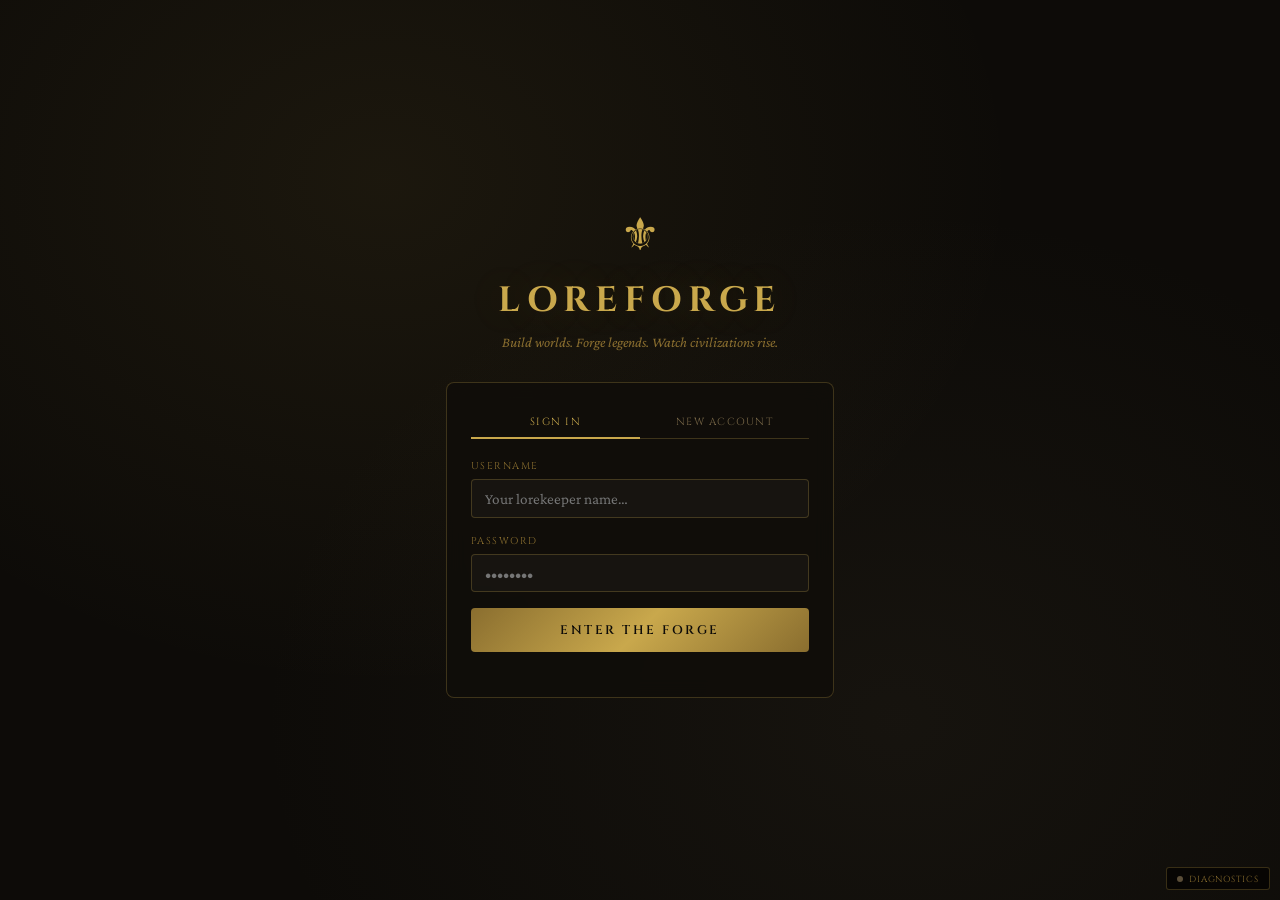
==== index.html @ 00501f22 "Add files via upload" ====
<!DOCTYPE html>
<html lang="en">
<head>
  <meta charset="UTF-8"/>
  <meta name="viewport" content="width=device-width, initial-scale=1.0"/>
  <title>Loreforge — Build Worlds. Write Legends.</title>
  <link rel="preconnect" href="https://fonts.googleapis.com"/>
  <link rel="preconnect" href="https://fonts.gstatic.com" crossorigin/>
  <link href="https://fonts.googleapis.com/css2?family=Cinzel:wght@400;600;700&family=Crimson+Pro:ital,wght@0,300;0,400;0,500;1,300;1,400&display=swap" rel="stylesheet"/>
  <link rel="stylesheet" href="styles.css"/>
</head>
<body>
<div class="app" id="app">

  <!-- ═══ SCREEN: LOGIN ═══ -->
  <div id="screen-login" class="screen active">
    <div class="login-bg"></div>
    <div class="login-wrap">
      <div class="login-brand">
        <div class="login-rune">⚜</div>
        <h1>Loreforge</h1>
        <p>Build worlds. Forge legends. Watch civilizations rise.</p>
      </div>
      <div class="login-card">
        <div class="login-tabs">
          <button class="login-tab active" data-tab="login">Sign In</button>
          <button class="login-tab" data-tab="register">New Account</button>
        </div>
        <div class="login-panel active" id="panel-login">
          <div class="field"><label>Username</label><input id="loginUsername" type="text" placeholder="Your lorekeeper name…" autocomplete="username"/></div>
          <div class="field"><label>Password</label><input id="loginPassword" type="password" placeholder="••••••••" autocomplete="current-password"/></div>
          <button class="btn-forge" id="btnLogin">Enter the Forge</button>
          <div class="login-error" id="loginError"></div>
        </div>
        <div class="login-panel" id="panel-register">
          <div class="field"><label>Choose a Username</label><input id="regUsername" type="text" placeholder="Your lorekeeper name…" autocomplete="username"/></div>
          <div class="field"><label>Choose a Password</label><input id="regPassword" type="password" placeholder="••••••••" autocomplete="new-password"/></div>
          <button class="btn-forge" id="btnRegister">Create Account</button>
          <div class="login-error" id="registerError"></div>
          <p class="login-disclaimer">You'll be asked for your Anthropic API key after signing in. It's stored only in your browser.</p>
        </div>
      </div>
    </div>
  </div>

  <!-- ═══ SCREEN: WORLD HUB ═══ -->
  <div id="screen-hub" class="screen">
    <div class="hub-wrap">
      <div class="hub-header">
        <div>
          <h1 class="hub-title">⚜ Loreforge</h1>
          <p class="hub-user">Logged in as <strong id="hubUsername">Lorekeeper</strong></p>
        </div>
        <div class="hub-header-actions">
          <button class="btn-sm" id="btnApiKeySettings">🔑 API Key</button>
          <button class="btn-sm" id="btnLogout">Sign Out</button>
        </div>
      </div>

      <!-- API key status banner (shown if no key set) -->
      <div class="hub-api-banner" id="hubApiBanner" style="display:none">
        <span class="hub-api-icon">🔑</span>
        <div class="hub-api-text">
          <strong>No API key set.</strong> You need an Anthropic API key to generate worlds. Click "API Key" above to enter yours.
        </div>
      </div>
      <div class="hub-actions">
        <button class="btn-forge hub-new-btn" id="btnNewWorld">⚒ Build a New World</button>
        <input type="file" id="importFile" accept=".json" style="display:none"/>
        <button class="btn-secondary" id="btnImportWorld">↑ Import World File</button>
      </div>
      <div class="hub-divider"><span></span><em>✦ Your Saved Worlds ✦</em><span></span></div>
      <div class="hub-saves" id="hubSaves"></div>
    </div>
  </div>

  <!-- ═══ SCREEN: INTERVIEW ═══ -->
  <div id="screen-interview" class="screen">
    <div class="interview-layout">
      <aside class="interview-sidebar">
        <div class="interview-sidebar-top">
          <div class="interview-brand">Loreforge</div>
          <div class="interview-progress" id="interviewProgress"></div>
        </div>
        <div class="interview-sidebar-bottom">
          <div class="progress-bar-wrap"><div class="progress-bar" id="progressBar" style="width:0%"></div></div>
          <div class="progress-label" id="progressLabel">Step 1 of 7</div>
        </div>
      </aside>
      <div class="interview-main">
        <div class="interview-content" id="interviewContent"></div>
        <div class="interview-nav">
          <button class="btn-secondary" id="btnInterviewBack">← Back</button>
          <div class="interview-nav-right">
            <button class="btn-surprise" id="btnSurpriseStep" title="Let the AI fill this step randomly">🎲 Surprise Me</button>
            <button class="btn-forge interview-next-btn" id="btnInterviewNext">Continue →</button>
          </div>
        </div>
      </div>
    </div>
  </div>

  <!-- ═══ SCREEN: LOADING ═══ -->
  <div id="screen-loading" class="screen">
    <div class="loading-rune">⚜</div>
    <div class="loading-text" id="loadingText">Consulting the ancient records…</div>
    <div class="loading-sub" id="loadingSub"></div>
  </div>

  <!-- ═══ SCREEN: MAIN ═══ -->
  <div id="screen-main" class="screen">

    <nav class="left-nav">
      <button class="nav-btn" data-screen="hub" title="My Worlds">⌂</button>
      <div class="nav-sep"></div>
      <button class="nav-btn active" data-nav="map"        title="World Map">◈</button>
      <button class="nav-btn"        data-nav="regions"    title="Regions">⛰</button>
      <button class="nav-btn"        data-nav="characters" title="Characters">⚔</button>
      <button class="nav-btn"        data-nav="factions"   title="Factions">⚑</button>
      <button class="nav-btn"        data-nav="powers"     title="Powers">✦</button>
      <button class="nav-btn"        data-nav="history"    title="History">📜</button>
      <button class="nav-btn"        data-nav="prophecies" title="Prophecies">◉</button>
      <button class="nav-btn"        data-nav="artifacts"  title="Artifacts">⚗</button>
      <div class="nav-sep"></div>
      <button class="nav-btn"        data-nav="nova"       title="Nova — Civilization Sim">◎</button>
      <button class="nav-btn"        data-nav="dnd"        title="Adventure Mode">✦</button>
      <button class="nav-btn"        data-nav="oracle"     title="Oracle Guide">☽</button>
    </nav>

    <aside class="content-panel">
      <div class="panel-header">
        <h2 id="panelTitle">World Map</h2>
        <p id="panelSub">Your world at a glance</p>
      </div>
      <div class="panel-scroll" id="panelScroll"></div>
      <div class="panel-footer" id="panelFooter"></div>
    </aside>

    <main class="main-view">

      <!-- MAP -->
      <div id="view-map" class="view active">
        <div class="map-toolbar">
          <span class="map-toolbar-title" id="mapLabel">World Map</span>
          <div class="map-overlay-pills">
            <button class="map-pill active" data-overlay="illustrated">◈ Illustrated</button>
            <button class="map-pill" data-overlay="political">⚑ Political</button>
            <button class="map-pill" data-overlay="stability">◎ Stability</button>
          </div>
          <button class="btn-sm" id="btnSimToggle">◎ Simulate</button>
          <button class="btn-sm" id="btnDndToggle">✦ Adventure</button>
          <button class="btn-sm" id="btnExport">↓ Export</button>
          <button class="btn-sm" id="btnSaveNow">💾 Save</button>
          <span class="api-badge" id="apiBadge" title="API calls this session">⚡ 0</span>
        </div>
        <div class="map-wrap" id="mapWrap">
          <svg id="worldMap" viewBox="0 0 900 580" xmlns="http://www.w3.org/2000/svg" preserveAspectRatio="xMidYMid meet"></svg>
          <div class="tooltip" id="tooltip"></div>
          <!-- API call counter (bottom right corner of map) -->
          <div class="api-counter" id="apiCounter" title="API calls this session">
            <span class="api-counter-icon">⚡</span>
            <span class="api-counter-val" id="apiCounterVal">0</span>
          </div>
        </div>
      </div>

      <!-- NOVA -->
      <div id="view-nova" class="view">
        <div class="nova-layout">
          <div class="nova-header">
            <div class="nova-title-row">
              <span class="nova-badge">◎ NOVA</span>
              <h2 id="novaWorldName">Civilization Simulator</h2>
              <span class="nova-year" id="novaYear">Year 0</span>
            </div>
            <p class="nova-subtitle">Watch civilizations grow, clash, and change. The Oracle guides you through critical moments.</p>
          </div>
          <div class="nova-body">
            <div class="nova-map-panel">
              <svg id="novaMap" viewBox="0 0 380 260" xmlns="http://www.w3.org/2000/svg" preserveAspectRatio="xMidYMid meet"></svg>
            </div>
            <div class="nova-log-panel">
              <div class="nova-log-header">
                <span>Chronicle</span>
                <div class="nova-controls">
                  <button class="btn-sm" id="btnSimPlay">▷ Run</button>
                  <button class="btn-sm" id="btnSimStep">→ Step</button>
                  <button class="btn-sm" id="btnSimReset">↺ Reset</button>
                </div>
              </div>
              <div class="nova-log" id="novaLog"><div class="nova-empty">Run the simulation to begin the chronicle.</div></div>
            </div>
          </div>
          <!-- Oracle Guide Strip -->
          <div class="nova-oracle-strip" id="novaOracleStrip" style="display:none">
            <span class="nova-oracle-icon">☽</span>
            <span class="nova-oracle-msg" id="novaOracleMsg">The Oracle watches…</span>
            <button class="btn-sm" id="btnNovaOracleAsk">Consult Oracle</button>
          </div>
          <div class="nova-intervene">
            <div class="nova-intervene-header">
              <span>⚡ Intervene</span>
              <span class="nova-intervene-hint">Shape the fate of your world</span>
            </div>
            <div class="nova-intervene-options" id="novaOptions"></div>
            <div class="nova-intervene-custom">
              <input id="novaCustomInput" type="text" placeholder="Describe a custom intervention…"/>
              <button class="btn-sm" id="btnNovaCustom">⚡ Apply</button>
            </div>
          </div>
        </div>
      </div>

      <!-- ADVENTURE MODE -->
      <div id="view-dnd" class="view">
        <div class="adv-layout">

          <!-- SETUP (visible until adventure starts) -->
          <div class="adv-setup" id="advSetup">
            <div class="adv-setup-scroll">
              <div class="adv-setup-hero">
                <div class="adv-badge">✦ Adventure</div>
                <h2>Who are you?</h2>
                <p>Your faction and homeland shape everything the Oracle narrates — how the world receives you, which doors open, and which enemies you inherit.</p>
              </div>

              <div class="adv-section">
                <div class="adv-section-head">
                  <span class="adv-section-num">01</span>
                  <div>
                    <div class="adv-section-title">Choose Your Faction</div>
                    <div class="adv-section-hint">The group you were born into, serve, or have sworn to</div>
                  </div>
                </div>
                <div class="adv-card-grid" id="advFactionGrid"></div>
              </div>

              <div class="adv-section">
                <div class="adv-section-head">
                  <span class="adv-section-num">02</span>
                  <div>
                    <div class="adv-section-title">Choose Your Origin</div>
                    <div class="adv-section-hint">The land whose culture and secrets shaped who you are</div>
                  </div>
                </div>
                <div class="adv-card-grid" id="advRegionGrid"></div>
              </div>

              <div class="adv-section">
                <div class="adv-section-head">
                  <span class="adv-section-num">03</span>
                  <div>
                    <div class="adv-section-title">Choose Your Archetype</div>
                    <div class="adv-section-hint">Your training, nature, and how you approach the world — each has a different attribute shape</div>
                  </div>
                </div>
                <div class="adv-archetype-grid" id="advArchetypeGrid"></div>
                <div class="adv-attribute-display" id="advAttributeDisplay" style="display:none">
                  <div class="adv-attribute-title" id="advAttributeTitle">Attributes</div>
                  <div class="adv-attribute-triangle-wrap">
                    <svg id="advAttributeTriangle" viewBox="0 0 220 220" xmlns="http://www.w3.org/2000/svg"></svg>
                  </div>
                </div>
              </div>

              <div class="adv-section">
                <div class="adv-section-head">
                  <span class="adv-section-num">04</span>
                  <div>
                    <div class="adv-section-title">Your Identity</div>
                    <div class="adv-section-hint">Optional — leave blank and the Oracle names you</div>
                  </div>
                </div>
                <div class="adv-identity-row">
                  <div class="adv-identity-field">
                    <label>Name</label>
                    <input id="advPlayerName" type="text" placeholder="Your character's name…"/>
                  </div>
                  <div class="adv-identity-field adv-identity-wide">
                    <label>Personal Detail</label>
                    <input id="advPlayerBg" type="text" placeholder="A scar, a debt, a mission, a secret…"/>
                  </div>
                </div>
              </div>

              <div class="adv-setup-footer">
                <div class="adv-selection-status" id="advSelectionStatus">Select a faction and origin to begin</div>
                <button class="adv-begin-btn" id="btnAdvBegin" disabled>✦ Begin Your Story</button>
              </div>
            </div>
          </div>

          <!-- GAME (hidden until adventure starts) -->
          <div class="adv-game" id="advGame">
            <div class="adv-narrative-panel">
              <div class="adv-game-header">
                <div class="adv-game-header-left">
                  <span class="adv-badge" style="font-size:.5rem">✦ Adventure</span>
                  <span class="adv-scene-label" id="advSceneLabel">The story unfolds…</span>
                </div>
                <div class="adv-game-header-right">
                  <span class="adv-chapter-badge" id="advChapterBadge">Chapter 1</span>
                  <button class="btn-sm" id="btnAdvSave" title="Save your adventure progress">💾 Save</button>
                  <button class="btn-sm" id="btnAdvLoad" title="Load a saved adventure">📂 Load</button>
                  <button class="btn-sm" id="btnAdvRestart">↺ New</button>
                </div>
              </div>
              <div class="adv-narrative" id="advNarrative">
                <div class="adv-loading">The Oracle weaves your fate…</div>
              </div>
            </div>

            <div class="adv-choices-panel">
              <div class="adv-character-card" id="advCharacterCard"></div>
              <div class="adv-health-bar" id="advHealthBar"></div>
              <div class="adv-standing-bars" id="advStandingBars"></div>
              <div class="adv-choices-header">What do you do?</div>
              <div class="adv-choices" id="advChoices"></div>
              <div class="adv-inventory" id="advInventory"></div>
              <div class="adv-log-header">Your Journey</div>
              <div class="adv-log" id="advLog"></div>
            </div>
          </div>

        </div>
      </div>

      <!-- ORACLE -->
      <div id="view-oracle" class="view">
        <div class="oracle-layout">
          <aside class="oracle-sidebar">
            <h3>Guide Prompts</h3>
            <button class="oracle-prompt-btn" data-q="What should I focus on next to make this world richer and more interesting?">What's next?</button>
            <button class="oracle-prompt-btn" data-q="What are the major conflicts shaping this world right now?">Major conflicts</button>
            <button class="oracle-prompt-btn" data-q="Which faction is the most powerful and why?">Power balance</button>
            <button class="oracle-prompt-btn" data-q="What hidden forces are at work beneath the surface of this world?">Hidden forces</button>
            <button class="oracle-prompt-btn" data-q="Tell me about the most dangerous region and its secrets.">Dangerous region</button>
            <button class="oracle-prompt-btn" data-q="What ancient history still shapes events and politics today?">Living history</button>
            <button class="oracle-prompt-btn" data-q="Generate a prophecy that ties multiple factions together.">A prophecy</button>
            <button class="oracle-prompt-btn" data-q="What contradictions or weak points exist in this world's lore that I should address?">Weak points</button>
            <div class="sidebar-footer">
              <button class="btn-sm oracle-suggest-btn" id="btnOracleSuggest">✦ Suggest Addition</button>
              <button class="btn-sm" id="btnClearChat">✕ Clear</button>
            </div>
          </aside>
          <div class="oracle-main">
            <div class="oracle-header">
              <div>
                <h2>The Oracle</h2>
                <p id="oracleSubtitle">Your guide, narrator, and dungeon master</p>
              </div>
              <span class="oracle-mode-badge">Guide Mode</span>
            </div>
            <!-- Role switcher bar -->
            <div class="oracle-role-bar" id="oracleRoleBar"></div>
            <div class="chat-msgs" id="chatMsgs" role="log">
              <div class="msg-ai">Forge a world to awaken the Oracle. I will guide you through creation, simulation, and adventure — ask me anything.</div>
            </div>
            <div class="chat-input-row">
              <input id="chatInput" type="text" placeholder="Ask the Oracle anything…" autocomplete="off"/>
              <button class="chat-send-btn" id="chatSendBtn">Ask</button>
            </div>
          </div>
        </div>
      </div>

      <!-- LORE DETAIL -->
      <div id="view-lore" class="view">
        <div class="lore-detail-wrap">
          <div class="lore-detail-scroll" id="loreDetailScroll"><div class="placeholder-msg">Select an entry to view its lore.</div></div>
          <div class="lore-detail-footer" id="loreDetailFooter"></div>
        </div>
      </div>

    </main>
  </div>

  <!-- API KEY SETTINGS MODAL -->
  <div class="modal-overlay" id="apiKeyModal">
    <div class="modal">
      <h3>🔑 Anthropic API Key</h3>
      <div class="api-key-explain">
        <p>Loreforge calls Anthropic's API directly from your browser. Your key is needed to generate worlds, simulations, and adventures.</p>
        <p class="api-key-note"><strong>Your key is private.</strong> It's stored only in your browser's localStorage. It is never sent to any server except Anthropic. Other users of this site cannot see or use it.</p>
        <p class="api-key-note">Don't have one? Get a key at <span class="api-key-link">console.anthropic.com</span>.</p>
      </div>
      <div class="field">
        <label>Your API Key</label>
        <input id="apiKeyInput" type="password" placeholder="sk-ant-…" autocomplete="off"/>
        <span class="field-hint" id="apiKeyStatus"></span>
      </div>
      <div class="modal-btns">
        <button class="btn-cancel" id="btnApiKeyCancel">Cancel</button>
        <button class="btn-generate" id="btnApiKeySave">Save Key</button>
      </div>
    </div>
  </div>

  <!-- ITEM DETAIL MODAL (Nova describes a new item) -->
  <div class="modal-overlay" id="itemDetailModal">
    <div class="modal">
      <div class="item-modal-header">
        <span class="item-modal-icon">◆</span>
        <div>
          <h3 id="itemDetailTitle">Item Found</h3>
          <div class="item-modal-sub" id="itemDetailSub"></div>
        </div>
      </div>
      <div class="item-modal-body" id="itemDetailBody"></div>
      <div class="modal-btns">
        <button class="btn-generate" id="btnItemDetailClose">Continue →</button>
      </div>
    </div>
  </div>

  <!-- ADVENTURE LOAD / LEGACY MODAL -->
  <div class="modal-overlay" id="advLoadModal">
    <div class="modal modal-wide">
      <h3 id="advLoadTitle">Saved Adventures</h3>
      <div class="adv-load-list" id="advLoadList"></div>
      <div class="modal-btns">
        <button class="btn-cancel" id="btnAdvLoadClose">Close</button>
      </div>
    </div>
  </div>

  <!-- DEATH / LEGACY CHOICE MODAL -->
  <div class="modal-overlay" id="deathChoiceModal">
    <div class="modal">
      <div class="death-modal-header">
        <div class="death-icon">☥</div>
        <h3>The Story Ends… or Does It?</h3>
        <p class="death-subtitle" id="deathSubtitle">Your character has fallen.</p>
      </div>
      <div class="death-options">
        <button class="death-option" id="btnDeathEnd">
          <div class="death-option-icon">✕</div>
          <div class="death-option-content">
            <div class="death-option-title">End the Story</div>
            <div class="death-option-desc">Close this chapter. Return to your world. Your legacy is recorded.</div>
          </div>
        </button>
        <button class="death-option" id="btnDeathLegacy">
          <div class="death-option-icon">☽</div>
          <div class="death-option-content">
            <div class="death-option-title">Continue the Legacy</div>
            <div class="death-option-desc">An heir, a relative, or a stranger picks up what was left behind. They inherit your faction, some items, and the world you shaped — but must start over.</div>
          </div>
        </button>
      </div>
    </div>
  </div>

  <!-- REGION MODAL -->
  <div class="modal-overlay" id="regionModal">
    <div class="modal modal-wide">
      <div class="region-modal-header" id="regionModalHeader"></div>
      <div class="region-modal-body" id="regionModalBody"></div>
      <div class="modal-btns">
        <button class="btn-cancel" id="btnRegionClose">Close</button>
        <button class="btn-generate" id="btnRegionOracle">Ask Oracle →</button>
        <button class="btn-generate btn-adv-region" id="btnRegionDnd">✦ Start Adventure Here</button>
      </div>
    </div>
  </div>

  <!-- DIAGNOSTICS -->
  <button id="diagToggle"><span class="diag-dot"></span>Diagnostics</button>
  <div id="diagBar">
    <div class="diag-header">
      <span class="diag-title">⚙ Diagnostics</span>
      <span class="diag-phase phase-idle" id="diagPhase">IDLE</span>
      <button class="diag-close" id="diagClose">✕</button>
    </div>
    <div class="diag-metrics">
      <div class="metric"><div class="metric-val" id="m-uptime">0s</div><div class="metric-label">Uptime</div></div>
      <div class="metric"><div class="metric-val" id="m-checks">0</div><div class="metric-label">Scans</div></div>
      <div class="metric"><div class="metric-val" id="m-healed">0</div><div class="metric-label">Healed</div></div>
      <div class="metric"><div class="metric-val" id="m-errors">0</div><div class="metric-label">Errors</div></div>
      <div class="metric"><div class="metric-val" id="m-apiok">—</div><div class="metric-label">Latency</div></div>
    </div>
    <div class="diag-checks-wrap">
      <div class="diag-col-title">Health Checks <span></span></div>
      <div class="checks-row" id="checks-row"></div>
    </div>
    <div class="diag-log" id="diagLog"></div>
    <div class="diag-actions">
      <button class="btn-diag" id="btnQuickScan">▷ Quick Scan</button>
      <button class="btn-diag" id="btnDeepScan">⟳ Deep Scan</button>
      <button class="btn-diag" id="btnHeal" style="display:none">✦ Auto-Heal</button>
      <button class="btn-diag" id="btnClearLog">⌫ Clear Log</button>
      <span style="flex:1"></span>
      <span class="diag-summary" id="diagSummary">Initializing…</span>
    </div>
  </div>

</div>
<script type="module" src="app.js"></script>
</body>
</html>
---- styles.css ----
/* ═══════════════════════════════════════════════════════════
   LOREFORGE — COMPLETE DESIGN SYSTEM
   Dark fantasy: deep blacks, aged gold, parchment
═══════════════════════════════════════════════════════════ */
:root {
  --gold:      #c9a84c; --gold-dim:#8a6e2f; --gold-bright:#e0c060;
  --parch:     #f5efe0; --parch-dim:#c8b89a;
  --muted:     #a09080; --faint:#7a6848; --faintest:#4a3d28;
  --bg:        #0d0b08; --panel:#100e0a;
  --surf:      rgba(255,255,255,0.03);
  --surf-h:    rgba(201,168,76,0.05);
  --surf-a:    rgba(201,168,76,0.08);
  --bord:      rgba(201,168,76,0.25);
  --bord-b:    rgba(201,168,76,0.65);
  --bord-f:    rgba(201,168,76,0.12);
  --ok:#4a9a6a; --err:#c04040; --warn:#c9a84c; --fix:#a080e0; --heal:#e08040;
  --nova:#5a8fc9; --nova-dim:#3a5f89;
  --dnd:#7a50b0; --dnd-dim:#5a3090;
  --r:4px; --rlg:8px;
  --fd:'Cinzel',Georgia,serif; --fb:'Crimson Pro',Georgia,serif; --fm:'Courier New',monospace;
  --t:0.2s ease;
}
*,*::before,*::after{box-sizing:border-box;margin:0;padding:0}
html,body{height:100%;overflow:hidden}
body{font-family:var(--fb);background:var(--bg);color:var(--parch);line-height:1.5}
::-webkit-scrollbar{width:3px;height:3px}
::-webkit-scrollbar-thumb{background:var(--bord);border-radius:2px}

.app{display:flex;flex-direction:column;height:100vh}
.screen{display:none;flex-direction:column;flex:1;height:100vh;overflow:hidden}
.screen.active{display:flex;animation:fadeIn .3s ease}
@keyframes fadeIn{from{opacity:0}to{opacity:1}}

/* ── SHARED ───────────────────────────────────── */
.divider{display:flex;align-items:center;gap:.75rem;margin:1.25rem 0}
.divider span{flex:1;height:1px;background:var(--bord)}
.divider em{color:var(--gold);font-style:normal}

.field{margin-bottom:1rem}
.field label{display:block;font-family:var(--fd);font-size:.62rem;letter-spacing:.15em;text-transform:uppercase;color:var(--gold-dim);margin-bottom:.35rem}
.field input,.field textarea,.field select{width:100%;background:var(--surf);border:1px solid var(--bord);border-radius:var(--r);padding:.6rem .8rem;font-family:var(--fb);font-size:.95rem;color:var(--parch);outline:none;transition:border-color var(--t)}
.field input:focus,.field textarea:focus,.field select:focus{border-color:var(--bord-b);box-shadow:0 0 0 2px rgba(201,168,76,.07)}
.field textarea{resize:vertical;min-height:80px;line-height:1.55}
.field select option{background:#1a1208}
.field-hint{display:block;font-size:.72rem;color:var(--faint);margin-top:.3rem;font-style:italic}

.btn-forge{display:block;width:100%;padding:.85rem;background:linear-gradient(135deg,#8a6e2f,#c9a84c,#8a6e2f);border:none;border-radius:var(--r);font-family:var(--fd);font-size:.78rem;font-weight:600;letter-spacing:.2em;text-transform:uppercase;color:#0d0b08;cursor:pointer;transition:opacity var(--t),transform .15s ease}
.btn-forge:hover:not(:disabled){opacity:.9;transform:translateY(-1px)}
.btn-forge:disabled{opacity:.4;cursor:not-allowed}
.btn-secondary{display:block;width:100%;padding:.7rem;background:none;border:1px solid var(--bord);border-radius:var(--r);font-family:var(--fd);font-size:.72rem;letter-spacing:.15em;text-transform:uppercase;color:var(--gold-dim);cursor:pointer;transition:all var(--t)}
.btn-secondary:hover{color:var(--gold);border-color:var(--gold-dim);background:var(--surf-h)}
.btn-sm{padding:.28rem .65rem;background:var(--surf-a);border:1px solid var(--bord);border-radius:3px;font-family:var(--fd);font-size:.58rem;letter-spacing:.1em;text-transform:uppercase;color:var(--gold-dim);cursor:pointer;transition:all var(--t);white-space:nowrap}
.btn-sm:hover{color:var(--gold);border-color:var(--gold-dim);background:rgba(201,168,76,.12)}
.btn-add{width:100%;padding:.45rem;background:var(--surf-a);border:1px solid var(--bord);border-radius:3px;font-family:var(--fd);font-size:.62rem;letter-spacing:.12em;text-transform:uppercase;color:var(--gold-dim);cursor:pointer;transition:all var(--t)}
.btn-add:hover{color:var(--gold);border-color:var(--gold-dim);background:rgba(201,168,76,.15)}
.btn-cancel{flex:1;padding:.55rem;background:none;border:1px solid var(--bord);border-radius:3px;font-family:var(--fd);font-size:.65rem;letter-spacing:.1em;text-transform:uppercase;color:var(--faint);cursor:pointer;transition:all var(--t)}
.btn-cancel:hover{color:var(--parch-dim);border-color:var(--gold-dim)}
.btn-generate{flex:2;padding:.55rem;background:linear-gradient(135deg,#8a6e2f,#c9a84c,#8a6e2f);border:none;border-radius:3px;font-family:var(--fd);font-size:.65rem;letter-spacing:.1em;text-transform:uppercase;color:#0d0b08;cursor:pointer;font-weight:600;transition:opacity var(--t)}
.btn-generate:hover:not(:disabled){opacity:.88}
.btn-generate:disabled{opacity:.4;cursor:not-allowed}
.btn-dnd-region{background:linear-gradient(135deg,#3a5f89,#5a8fc9,#3a5f89)!important;color:#fff!important}
.btn-surprise{padding:.4rem .85rem;background:rgba(122,80,176,.12);border:1px solid rgba(122,80,176,.3);border-radius:var(--r);font-family:var(--fd);font-size:.62rem;letter-spacing:.1em;text-transform:uppercase;color:#a080e0;cursor:pointer;transition:all var(--t)}
.btn-surprise:hover{background:rgba(122,80,176,.22);border-color:rgba(122,80,176,.5)}
.placeholder-msg{padding:2rem .75rem;text-align:center;color:var(--faintest);font-style:italic;font-size:.82rem;line-height:1.6}

/* ── LOGIN SCREEN ─────────────────────────────── */
#screen-login{align-items:center;justify-content:center;position:relative}
.login-bg{position:absolute;inset:0;background:radial-gradient(ellipse at 30% 20%,rgba(201,168,76,.08) 0%,transparent 50%),radial-gradient(ellipse at 70% 80%,rgba(90,80,60,.12) 0%,transparent 50%),var(--bg);z-index:0}
.login-wrap{position:relative;z-index:1;width:100%;max-width:420px;padding:1rem}
.login-brand{text-align:center;margin-bottom:1.75rem}
.login-rune{font-size:2.8rem;color:var(--gold);display:block;margin-bottom:.4rem;animation:pulse 3s ease-in-out infinite}
.login-brand h1{font-family:var(--fd);font-size:2.2rem;font-weight:700;color:var(--gold);letter-spacing:.18em;text-transform:uppercase;text-shadow:0 0 40px rgba(201,168,76,.2)}
.login-brand p{font-size:.9rem;color:var(--gold-dim);font-style:italic;margin-top:.25rem}
.login-card{background:rgba(16,14,10,.95);border:1px solid var(--bord);border-radius:var(--rlg);padding:1.5rem;backdrop-filter:blur(10px)}
.login-tabs{display:flex;gap:0;margin-bottom:1.25rem;border-bottom:1px solid var(--bord)}
.login-tab{flex:1;padding:.5rem;background:none;border:none;border-bottom:2px solid transparent;font-family:var(--fd);font-size:.65rem;letter-spacing:.12em;text-transform:uppercase;color:var(--faint);cursor:pointer;transition:all var(--t);margin-bottom:-1px}
.login-tab.active{color:var(--gold);border-bottom-color:var(--gold)}
.login-panel{display:none}
.login-panel.active{display:block}
.login-error{font-size:.78rem;color:var(--err);margin-top:.5rem;min-height:.8rem;font-style:italic}

@keyframes pulse{0%,100%{opacity:.6}50%{opacity:1}}

/* ── HUB SCREEN ───────────────────────────────── */
#screen-hub{background:radial-gradient(ellipse at 50% 0%,rgba(201,168,76,.06) 0%,transparent 60%),var(--bg);overflow-y:auto;align-items:center}
.hub-wrap{width:100%;max-width:700px;padding:2rem 1rem 3rem}
.hub-header{display:flex;justify-content:space-between;align-items:flex-start;margin-bottom:2rem}
.hub-title{font-family:var(--fd);font-size:1.6rem;font-weight:700;color:var(--gold);letter-spacing:.15em}
.hub-user{font-size:.88rem;color:var(--gold-dim);font-style:italic;margin-top:.2rem}
.hub-user strong{color:var(--gold)}
.hub-actions{display:flex;flex-direction:column;gap:.6rem;margin-bottom:1.5rem}
.hub-new-btn{font-size:.82rem}
.hub-divider{display:flex;align-items:center;gap:.75rem;margin:1.25rem 0}
.hub-divider span{flex:1;height:1px;background:var(--bord)}
.hub-divider em{color:var(--gold);font-style:normal;font-family:var(--fd);font-size:.7rem;letter-spacing:.12em}
.hub-saves{display:grid;grid-template-columns:repeat(auto-fill,minmax(200px,1fr));gap:.85rem}
.save-slot{background:rgba(255,255,255,.03);border:1px solid var(--bord-f);border-radius:var(--rlg);padding:1rem;cursor:pointer;transition:all var(--t);position:relative}
.save-slot:hover{border-color:var(--bord);background:var(--surf-h)}
.save-slot-name{font-family:var(--fd);font-size:.8rem;color:var(--gold);font-weight:600;margin-bottom:.2rem}
.save-slot-meta{font-size:.72rem;color:var(--faint);font-style:italic;margin-bottom:.5rem}
.save-slot-genre{display:inline-block;font-size:.6rem;padding:.1rem .45rem;border:1px solid var(--bord-f);border-radius:2px;color:var(--gold-dim);font-family:var(--fd);letter-spacing:.08em;margin-bottom:.6rem}
.save-slot-actions{display:flex;gap:.4rem}
.save-slot-load{flex:1;padding:.3rem;background:rgba(201,168,76,.1);border:1px solid var(--bord);border-radius:3px;font-family:var(--fd);font-size:.58rem;letter-spacing:.1em;text-transform:uppercase;color:var(--gold-dim);cursor:pointer;transition:all var(--t)}
.save-slot-load:hover{color:var(--gold);background:rgba(201,168,76,.18)}
.save-slot-delete{padding:.3rem .5rem;background:none;border:1px solid rgba(192,64,64,.2);border-radius:3px;font-size:.7rem;color:rgba(192,64,64,.5);cursor:pointer;transition:all var(--t)}
.save-slot-delete:hover{color:var(--err);border-color:var(--err)}
.hub-empty{text-align:center;padding:3rem;color:var(--faintest);font-style:italic}

/* ── INTERVIEW ────────────────────────────────── */
#screen-interview{flex-direction:row}
.interview-layout{display:flex;flex:1;overflow:hidden}
.interview-sidebar{width:220px;min-width:220px;background:var(--panel);border-right:1px solid var(--bord);display:flex;flex-direction:column;padding:1.5rem 1rem}
.interview-sidebar-top{flex:1}
.interview-brand{font-family:var(--fd);font-size:.8rem;color:var(--gold);letter-spacing:.15em;text-transform:uppercase;margin-bottom:1.5rem}
.interview-sidebar-bottom{padding-top:1rem;border-top:1px solid var(--bord)}
.interview-step{display:flex;align-items:flex-start;gap:.65rem;padding:.5rem .4rem;border-radius:var(--r);margin-bottom:.2rem;transition:background var(--t)}
.interview-step.active{background:var(--surf-a)}
.step-dot{width:20px;height:20px;min-width:20px;border-radius:50%;border:1px solid var(--bord);display:flex;align-items:center;justify-content:center;font-family:var(--fd);font-size:.52rem;color:var(--gold-dim);flex-shrink:0;margin-top:1px;transition:all var(--t)}
.interview-step.active .step-dot{border-color:var(--gold);background:rgba(201,168,76,.12);color:var(--gold)}
.interview-step.done .step-dot{background:rgba(74,154,106,.2);border-color:var(--ok);color:var(--ok)}
.step-name{font-family:var(--fd);font-size:.65rem;color:var(--parch-dim);letter-spacing:.08em}
.interview-step.active .step-name{color:var(--gold)}
.step-desc{font-size:.68rem;color:var(--faintest);font-style:italic;margin-top:.1rem}
.progress-bar-wrap{height:3px;background:var(--bord-f);border-radius:2px;margin-bottom:.4rem}
.progress-bar{height:100%;background:var(--gold);border-radius:2px;transition:width .4s ease}
.progress-label{font-size:.62rem;color:var(--gold-dim);font-style:italic}
.interview-main{flex:1;display:flex;flex-direction:column;overflow:hidden;background:radial-gradient(ellipse at 50% 0%,rgba(201,168,76,.04) 0%,transparent 60%),var(--bg)}
.interview-content{flex:1;overflow-y:auto;padding:2.5rem 3.5rem 2rem;max-width:680px;align-self:center;width:100%}
.interview-q-block{animation:slideUp .3s ease}
@keyframes slideUp{from{opacity:0;transform:translateY(12px)}to{opacity:1;transform:translateY(0)}}
.interview-q-step{font-family:var(--fd);font-size:.58rem;letter-spacing:.18em;text-transform:uppercase;color:var(--gold-dim);margin-bottom:.6rem}
.interview-q-title{font-family:var(--fd);font-size:1.35rem;color:var(--gold);font-weight:600;line-height:1.3;margin-bottom:.5rem}
.interview-q-desc{font-size:.95rem;color:var(--muted);line-height:1.65;margin-bottom:1.75rem;font-style:italic}
.interview-questions{display:flex;flex-direction:column;gap:1.1rem}
.interview-field label{display:block;font-family:var(--fd);font-size:.6rem;letter-spacing:.14em;text-transform:uppercase;color:var(--gold-dim);margin-bottom:.35rem}
.interview-field input,.interview-field textarea,.interview-field select{width:100%;background:rgba(255,255,255,.04);border:1px solid var(--bord);border-radius:var(--r);padding:.65rem .85rem;font-family:var(--fb);font-size:.95rem;color:var(--parch);outline:none;transition:border-color var(--t)}
.interview-field input:focus,.interview-field textarea:focus{border-color:var(--bord-b)}
.interview-field textarea{resize:vertical;min-height:88px;line-height:1.55}
.interview-field select option{background:#1a1208}
.tag-select{display:flex;flex-wrap:wrap;gap:.4rem;margin-top:.35rem}
.tag-btn{padding:.35rem .75rem;background:var(--surf);border:1px solid var(--bord-f);border-radius:20px;font-family:var(--fb);font-size:.82rem;color:var(--faint);cursor:pointer;transition:all var(--t)}
.tag-btn:hover{border-color:var(--gold-dim);color:var(--parch);background:var(--surf-h)}
.tag-btn.selected{border-color:var(--gold);color:var(--gold);background:var(--surf-a)}
.repeater-list{display:flex;flex-direction:column;gap:.5rem;margin-bottom:.6rem}
.repeater-item{display:flex;gap:.5rem;background:var(--surf);border:1px solid var(--bord-f);border-radius:var(--r);padding:.5rem .75rem;align-items:flex-start}
.repeater-item-fields{flex:1;display:flex;flex-direction:column;gap:.4rem}
.repeater-item input,.repeater-item textarea{background:rgba(255,255,255,.03);border:1px solid var(--bord-f);border-radius:3px;padding:.4rem .6rem;font-family:var(--fb);font-size:.88rem;color:var(--parch);outline:none;width:100%;transition:border-color var(--t)}
.repeater-item input:focus,.repeater-item textarea:focus{border-color:var(--bord)}
.repeater-item textarea{min-height:52px;resize:vertical;line-height:1.45}
.repeater-remove{background:none;border:none;color:var(--faintest);cursor:pointer;font-size:.85rem;padding:.2rem;transition:color var(--t);flex-shrink:0;margin-top:2px}
.repeater-remove:hover{color:var(--err)}
.btn-repeater-add{padding:.35rem .75rem;background:none;border:1px dashed var(--bord);border-radius:var(--r);font-family:var(--fd);font-size:.6rem;letter-spacing:.1em;text-transform:uppercase;color:var(--gold-dim);cursor:pointer;transition:all var(--t)}
.btn-repeater-add:hover{border-color:var(--gold-dim);color:var(--gold);background:var(--surf-h)}
/* Surprise Me banner */
.surprise-banner{background:rgba(122,80,176,.1);border:1px solid rgba(122,80,176,.25);border-radius:var(--r);padding:.65rem .9rem;margin-bottom:1rem;font-size:.82rem;color:#b090f0;font-style:italic;display:flex;align-items:center;gap:.5rem}
.interview-nav{padding:.85rem 3.5rem 1.25rem;border-top:1px solid var(--bord);background:rgba(0,0,0,.2);display:flex;justify-content:space-between;align-items:center;flex-shrink:0;max-width:680px;align-self:center;width:100%}
.interview-nav-right{display:flex;gap:.65rem;align-items:center}
.interview-next-btn{width:auto;padding:.7rem 2rem;font-size:.72rem}

/* ── LOADING ──────────────────────────────────── */
#screen-loading{align-items:center;justify-content:center;gap:1.2rem;background:var(--bg)}
.loading-rune{font-size:3.5rem;color:var(--gold);animation:pulse 2s ease-in-out infinite}
.loading-text{font-family:var(--fd);font-size:.68rem;letter-spacing:.22em;text-transform:uppercase;color:var(--gold-dim);animation:pulse 2s ease-in-out infinite .5s}
.loading-sub{font-size:.8rem;color:var(--faintest);font-style:italic}

/* ── MAIN SCREEN ──────────────────────────────── */
#screen-main{flex-direction:row}

.left-nav{width:52px;min-width:52px;background:#0a0806;border-right:1px solid var(--bord);display:flex;flex-direction:column;align-items:center;padding:.75rem 0;gap:.25rem;overflow:hidden;z-index:10}
.nav-btn{width:36px;height:36px;border:1px solid transparent;border-radius:var(--r);background:none;cursor:pointer;display:flex;align-items:center;justify-content:center;font-size:14px;color:#5a4d38;transition:all var(--t);flex-shrink:0}
.nav-btn:hover{color:var(--gold-dim);border-color:var(--bord-f);background:var(--surf-h)}
.nav-btn.active{color:var(--gold);border-color:var(--bord);background:var(--surf-a)}
.nav-sep{width:28px;height:1px;background:var(--bord);margin:.2rem 0;flex-shrink:0}

.content-panel{width:240px;min-width:240px;background:var(--panel);border-right:1px solid var(--bord);display:flex;flex-direction:column;overflow:hidden}
.panel-header{padding:.75rem 1rem .6rem;border-bottom:1px solid var(--bord);flex-shrink:0}
.panel-header h2{font-family:var(--fd);font-size:.75rem;font-weight:600;color:var(--gold);letter-spacing:.12em;text-transform:uppercase}
.panel-header p{font-size:.72rem;color:var(--gold-dim);font-style:italic;margin-top:.15rem}
.panel-scroll{flex:1;overflow-y:auto;padding:.4rem 0}
.panel-footer{padding:.6rem .75rem;border-top:1px solid var(--bord);flex-shrink:0}
.lore-item{padding:.5rem 1rem;cursor:pointer;transition:background var(--t);border-left:2px solid transparent}
.lore-item:hover{background:var(--surf-h);border-left-color:var(--gold-dim)}
.lore-item.selected{background:var(--surf-a);border-left-color:var(--gold)}
.lore-item-name{font-family:var(--fd);font-size:.72rem;color:var(--parch);font-weight:600}
.lore-item-sub{font-size:.72rem;color:var(--faint);margin-top:.1rem;font-style:italic}

.main-view{flex:1;display:flex;flex-direction:column;overflow:hidden;min-width:0}
.view{display:none;flex:1;flex-direction:column;overflow:hidden}
.view.active{display:flex}

/* MAP */
.map-toolbar{padding:.5rem .85rem;border-bottom:1px solid var(--bord);display:flex;align-items:center;gap:.5rem;background:rgba(0,0,0,.3);flex-shrink:0;flex-wrap:wrap}
.map-toolbar-title{font-family:var(--fd);font-size:.62rem;letter-spacing:.12em;text-transform:uppercase;color:var(--gold-dim);flex:1}
.map-wrap{flex:1;position:relative;overflow:hidden;background:#7ba7bc}
#worldMap{width:100%;height:100%;display:block}
.tooltip{position:absolute;background:rgba(16,14,10,.96);border:1px solid var(--bord);border-radius:var(--r);padding:.4rem .7rem;pointer-events:none;font-family:var(--fd);font-size:.65rem;color:var(--gold);white-space:nowrap;opacity:0;transition:opacity .15s;z-index:10}
.tooltip.visible{opacity:1}

/* NOVA */
.nova-layout{display:flex;flex-direction:column;height:100%;min-height:0}
.nova-header{padding:.85rem 1.25rem;border-bottom:1px solid var(--bord);background:rgba(0,0,0,.3);flex-shrink:0}
.nova-title-row{display:flex;align-items:center;gap:.75rem;margin-bottom:.25rem}
.nova-badge{font-family:var(--fd);font-size:.55rem;letter-spacing:.2em;text-transform:uppercase;color:var(--nova);border:1px solid rgba(90,143,201,.3);border-radius:20px;padding:.15rem .5rem;background:rgba(90,143,201,.08)}
.nova-title-row h2{font-family:var(--fd);font-size:.85rem;color:var(--gold);letter-spacing:.1em;text-transform:uppercase;flex:1}
.nova-year{font-family:var(--fm);font-size:.75rem;color:var(--nova)}
.nova-subtitle{font-size:.82rem;color:var(--muted);font-style:italic}
.nova-body{display:flex;flex:1;min-height:0;overflow:hidden;border-bottom:1px solid var(--bord)}
.nova-map-panel{width:320px;min-width:320px;border-right:1px solid var(--bord);background:#9fc3d4;overflow:hidden;display:flex;align-items:center;justify-content:center}
#novaMap{width:100%;height:100%;max-height:260px;display:block}
.nova-log-panel{flex:1;display:flex;flex-direction:column;overflow:hidden}
.nova-log-header{display:flex;align-items:center;justify-content:space-between;padding:.5rem .85rem;border-bottom:1px solid var(--bord);flex-shrink:0;font-family:var(--fd);font-size:.62rem;letter-spacing:.12em;text-transform:uppercase;color:var(--gold-dim)}
.nova-controls{display:flex;gap:.35rem}
.nova-log{flex:1;overflow-y:auto;padding:.5rem .85rem}
.nova-event{padding:.5rem .65rem;margin-bottom:.4rem;border-radius:var(--r);border-left:2px solid var(--bord);background:var(--surf);animation:fadeIn .3s ease}
.nova-event-year{font-family:var(--fm);font-size:.6rem;color:var(--nova);margin-bottom:.15rem}
.nova-event-text{font-size:.84rem;color:var(--parch-dim);line-height:1.55}
.nova-event.conflict{border-left-color:#a03030;background:rgba(160,48,48,.05)}
.nova-event.alliance{border-left-color:#4a9a6a;background:rgba(74,154,106,.05)}
.nova-event.discovery{border-left-color:#7050b0;background:rgba(112,80,176,.05)}
.nova-event.disaster{border-left-color:#c96020;background:rgba(201,96,32,.05)}
.nova-event.golden{border-left-color:var(--gold);background:rgba(201,168,76,.06)}
.nova-event.player{border-left-color:var(--nova);background:rgba(90,143,201,.07)}
.nova-event.dnd{border-left-color:var(--dnd);background:rgba(122,80,176,.06)}
.nova-empty{padding:2rem;text-align:center;color:var(--faintest);font-style:italic;font-size:.85rem}
/* Oracle guide strip inside Nova */
.nova-oracle-strip{display:flex;align-items:center;gap:.75rem;padding:.5rem 1rem;background:rgba(201,168,76,.05);border-bottom:1px solid var(--bord);flex-shrink:0}
.nova-oracle-icon{font-size:1rem;color:var(--gold)}
.nova-oracle-msg{flex:1;font-size:.82rem;color:var(--parch-dim);font-style:italic;line-height:1.45}
.nova-intervene{flex-shrink:0;border-top:1px solid var(--bord);padding:.65rem 1.1rem;background:rgba(0,0,0,.2)}
.nova-intervene-header{display:flex;align-items:center;gap:1rem;margin-bottom:.55rem}
.nova-intervene-header span:first-child{font-family:var(--fd);font-size:.62rem;letter-spacing:.12em;text-transform:uppercase;color:var(--gold)}
.nova-intervene-hint{font-size:.75rem;color:var(--faintest);font-style:italic}
.nova-intervene-options{display:flex;flex-wrap:wrap;gap:.3rem;margin-bottom:.6rem}
.nova-option-btn{padding:.28rem .65rem;background:var(--surf);border:1px solid var(--bord-f);border-radius:20px;font-family:var(--fb);font-size:.78rem;color:var(--muted);cursor:pointer;transition:all var(--t)}
.nova-option-btn:hover{border-color:var(--gold-dim);color:var(--parch);background:var(--surf-h)}
.nova-intervene-custom{display:flex;gap:.4rem}
.nova-intervene-custom input{flex:1;background:var(--surf);border:1px solid var(--bord-f);border-radius:3px;padding:.4rem .65rem;font-family:var(--fb);font-size:.84rem;color:var(--parch);outline:none}
.nova-intervene-custom input:focus{border-color:var(--bord)}

/* D&D */
.dnd-layout{display:flex;flex-direction:column;height:100%;overflow:hidden}
.dnd-header{padding:.85rem 1.25rem;border-bottom:1px solid var(--bord);background:rgba(0,0,0,.3);flex-shrink:0}
.dnd-title-row{display:flex;align-items:center;gap:.75rem;margin-bottom:.25rem;flex-wrap:wrap}
.dnd-badge{font-family:var(--fd);font-size:.55rem;letter-spacing:.2em;text-transform:uppercase;color:var(--dnd);border:1px solid rgba(122,80,176,.3);border-radius:20px;padding:.15rem .5rem;background:rgba(122,80,176,.08);white-space:nowrap}
.dnd-title-row h2{font-family:var(--fd);font-size:.85rem;color:var(--gold);letter-spacing:.1em;text-transform:uppercase;flex:1}
.dnd-stats{display:flex;gap:.5rem}
.dnd-stat-badge{font-family:var(--fm);font-size:.65rem;padding:.12rem .45rem;border:1px solid var(--bord-f);border-radius:3px;color:var(--gold-dim)}
.dnd-subtitle{font-size:.82rem;color:var(--muted);font-style:italic}
.dnd-body{display:flex;flex:1;overflow:hidden;min-height:0}
.dnd-scene-panel{flex:1;display:flex;flex-direction:column;overflow:hidden;border-right:1px solid var(--bord)}
.dnd-scene-header{display:flex;align-items:center;justify-content:space-between;padding:.5rem .9rem;border-bottom:1px solid var(--bord);flex-shrink:0}
.dnd-scene-label{font-family:var(--fd);font-size:.62rem;letter-spacing:.12em;text-transform:uppercase;color:var(--gold-dim)}
.dnd-turn-badge{font-family:var(--fm);font-size:.62rem;color:var(--dnd);padding:.1rem .35rem;border:1px solid rgba(122,80,176,.3);border-radius:3px}
.dnd-narrative{flex:1;overflow-y:auto;padding:1rem 1.1rem;font-family:var(--fb);font-size:.92rem;line-height:1.75;color:var(--parch-dim)}
.dnd-narrative p{margin-bottom:.85rem}
.dnd-empty{color:var(--faintest);font-style:italic;text-align:center;padding:2rem;line-height:1.7}
.dnd-empty strong{color:var(--gold-dim);font-style:normal}
.dnd-choices-panel{width:280px;min-width:280px;display:flex;flex-direction:column;overflow:hidden;background:var(--panel)}
.dnd-choices-header,.dnd-history-header{padding:.5rem .9rem;border-bottom:1px solid var(--bord);font-family:var(--fd);font-size:.62rem;letter-spacing:.12em;text-transform:uppercase;color:var(--gold-dim);flex-shrink:0}
.dnd-choices{flex:0 0 auto;padding:.65rem .75rem;display:flex;flex-direction:column;gap:.45rem;min-height:120px}
.dnd-choice-btn{width:100%;padding:.55rem .7rem;background:var(--surf);border:1px solid var(--bord-f);border-radius:var(--r);font-family:var(--fb);font-size:.86rem;color:var(--parch-dim);cursor:pointer;text-align:left;transition:all var(--t);line-height:1.45}
.dnd-choice-btn:hover{border-color:var(--gold-dim);background:var(--surf-h);color:var(--parch)}
.dnd-choice-btn.danger{border-color:rgba(192,64,64,.3);color:rgba(240,160,160,.8)}
.dnd-choice-btn.danger:hover{border-color:var(--err);background:rgba(192,64,64,.06)}
.dnd-start-btn{width:100%;margin-top:.5rem;font-size:.7rem;padding:.7rem}
.dnd-history{flex:1;overflow-y:auto;padding:.5rem .75rem}
.dnd-history-entry{padding:.35rem .5rem;border-left:2px solid var(--bord-f);font-size:.75rem;color:var(--faint);margin-bottom:.3rem;line-height:1.45;font-style:italic}
.dnd-history-entry .dnd-he-turn{font-family:var(--fm);font-size:.6rem;color:var(--dnd);margin-bottom:.1rem}

/* D&D result modal */
.dnd-result-modal{max-width:480px}
.dnd-result-icon{font-size:2rem;text-align:center;margin-bottom:.5rem}
.dnd-result-body{font-size:.9rem;line-height:1.7;color:var(--parch-dim);margin-top:.5rem}

/* ORACLE */
.oracle-layout{display:flex;flex:1;overflow:hidden}
.oracle-sidebar{width:200px;min-width:200px;background:var(--panel);border-right:1px solid var(--bord);padding:.75rem;display:flex;flex-direction:column;gap:.4rem;overflow-y:auto}
.oracle-sidebar h3{font-family:var(--fd);font-size:.62rem;letter-spacing:.15em;text-transform:uppercase;color:var(--gold-dim);margin-bottom:.25rem}
.oracle-prompt-btn{width:100%;padding:.4rem .6rem;background:var(--surf);border:1px solid var(--bord-f);border-radius:3px;font-family:var(--fb);font-size:.78rem;color:var(--muted);cursor:pointer;text-align:left;transition:all var(--t);line-height:1.4}
.oracle-prompt-btn:hover{border-color:var(--gold-dim);color:var(--parch);background:var(--surf-h)}
.sidebar-footer{margin-top:auto;padding-top:.5rem;border-top:1px solid var(--bord)}
.oracle-main{flex:1;display:flex;flex-direction:column;overflow:hidden}
.oracle-header{padding:.75rem 1rem;border-bottom:1px solid var(--bord);background:rgba(0,0,0,.2);flex-shrink:0;display:flex;align-items:center;justify-content:space-between}
.oracle-header h2{font-family:var(--fd);font-size:.8rem;color:var(--gold);letter-spacing:.1em;text-transform:uppercase}
.oracle-header p{font-size:.78rem;color:var(--gold-dim);font-style:italic;margin-top:.1rem}
.oracle-mode-badge{font-family:var(--fd);font-size:.55rem;letter-spacing:.15em;text-transform:uppercase;color:var(--gold);border:1px solid var(--bord);border-radius:20px;padding:.12rem .5rem;background:var(--surf-a);white-space:nowrap}
.chat-msgs{flex:1;overflow-y:auto;padding:.85rem 1rem;display:flex;flex-direction:column;gap:.65rem}
.msg-ai{background:rgba(201,168,76,.04);border:1px solid var(--bord-f);border-radius:var(--r);padding:.6rem .8rem;font-size:.86rem;line-height:1.6;color:var(--parch-dim);animation:fadeIn .2s ease}
.msg-user{background:var(--surf);border:1px solid rgba(255,255,255,.06);border-radius:var(--r);padding:.6rem .8rem;font-size:.86rem;color:var(--muted);font-style:italic;align-self:flex-end;max-width:85%;animation:fadeIn .2s ease}
.msg-typing{opacity:.5;animation:pulse 1.5s ease-in-out infinite!important}
.msg-oracle-guide{background:rgba(201,168,76,.07);border:1px solid rgba(201,168,76,.2);border-radius:var(--r);padding:.55rem .8rem;font-size:.84rem;line-height:1.55;color:var(--parch-dim);animation:fadeIn .2s ease}
.msg-oracle-guide::before{content:'☽ ';color:var(--gold);font-size:.7rem}
.chat-input-row{padding:.6rem .75rem;border-top:1px solid var(--bord);display:flex;gap:.4rem;flex-shrink:0}
.chat-input-row input{flex:1;background:var(--surf);border:1px solid var(--bord);border-radius:3px;padding:.42rem .65rem;font-family:var(--fb);font-size:.86rem;color:var(--parch);outline:none}
.chat-input-row input:focus{border-color:var(--bord-b)}
.chat-send-btn{background:rgba(201,168,76,.12);border:1px solid var(--bord);border-radius:3px;padding:.42rem .75rem;color:var(--gold);font-family:var(--fd);font-size:.65rem;cursor:pointer;transition:background var(--t)}
.chat-send-btn:hover{background:rgba(201,168,76,.22)}
.chat-send-btn:disabled{opacity:.4;cursor:not-allowed}

/* LORE DETAIL */
.lore-detail-wrap{display:flex;flex-direction:column;flex:1;overflow:hidden}
.lore-detail-scroll{flex:1;overflow-y:auto;padding:.85rem 1.1rem}
.lore-detail-footer{padding:.6rem .9rem;border-top:1px solid var(--bord);flex-shrink:0}
.detail-name{font-family:var(--fd);font-size:1rem;color:var(--gold);font-weight:600;margin-bottom:.25rem}
.detail-badge{display:inline-block;padding:.12rem .5rem;border:1px solid var(--bord);border-radius:2px;font-size:.65rem;color:var(--gold-dim);font-style:italic;margin-bottom:.65rem}
.detail-body{font-size:.88rem;line-height:1.65;color:var(--parch-dim)}
.detail-section{margin-top:.85rem;border-top:1px solid var(--bord-f);padding-top:.75rem}
.detail-section h4{font-family:var(--fd);font-size:.58rem;letter-spacing:.15em;text-transform:uppercase;color:var(--gold-dim);margin-bottom:.35rem}
.detail-section p{font-size:.82rem;color:var(--muted);line-height:1.55;font-style:italic}
.btn-detail{width:100%;padding:.4rem;background:var(--surf-a);border:1px solid var(--bord);border-radius:3px;font-family:var(--fd);font-size:.58rem;letter-spacing:.1em;text-transform:uppercase;color:var(--gold-dim);cursor:pointer;transition:all var(--t);margin-top:.3rem}
.btn-detail:hover{color:var(--gold);border-color:var(--gold-dim)}

/* MODALS */
.modal-overlay{display:none;position:fixed;inset:0;background:rgba(0,0,0,.78);z-index:200;align-items:center;justify-content:center;backdrop-filter:blur(2px)}
.modal-overlay.open{display:flex}
.modal{background:var(--panel);border:1px solid var(--bord);border-radius:var(--rlg);padding:1.5rem;width:90%;max-width:420px;animation:modalIn .2s ease}
.modal-wide{max-width:640px}
@keyframes modalIn{from{opacity:0;transform:scale(.96) translateY(8px)}to{opacity:1;transform:scale(1) translateY(0)}}
.modal h3{font-family:var(--fd);font-size:.85rem;color:var(--gold);letter-spacing:.1em;text-transform:uppercase;margin-bottom:1.1rem}
.modal-btns{display:flex;gap:.5rem;margin-top:1.1rem;flex-wrap:wrap}
.region-modal-header{margin-bottom:.85rem}
.region-modal-header h3{font-family:var(--fd);font-size:1.1rem;color:var(--gold);margin-bottom:.2rem}
.region-type-badge{display:inline-block;padding:.12rem .5rem;border:1px solid var(--bord);border-radius:2px;font-size:.65rem;color:var(--gold-dim);font-style:italic}
.region-modal-body{font-size:.9rem;line-height:1.7;color:var(--parch-dim)}

/* DIAGNOSTICS */
#diagToggle{position:fixed;bottom:10px;right:10px;z-index:301;padding:.28rem .65rem;background:rgba(8,6,4,.96);border:1px solid var(--bord);border-radius:3px;font-family:var(--fd);font-size:.55rem;letter-spacing:.1em;text-transform:uppercase;color:var(--gold-dim);cursor:pointer;display:flex;align-items:center;gap:.35rem;transition:all var(--t)}
#diagToggle:hover{color:var(--gold);border-color:var(--gold-dim)}
.diag-dot{width:6px;height:6px;border-radius:50%;background:#5a4d38;transition:background var(--t);flex-shrink:0}
#diagToggle.state-ok .diag-dot{background:var(--ok)}
#diagToggle.state-warn .diag-dot{background:var(--warn);animation:pulse 2s infinite}
#diagToggle.state-err .diag-dot{background:var(--err);animation:pulse 1.2s infinite}
#diagBar{position:fixed;bottom:0;left:0;right:0;background:#080604;border-top:1px solid var(--bord);z-index:300;transform:translateY(100%);transition:transform .3s;font-family:var(--fd)}
#diagBar.open{transform:translateY(0)}
.diag-header{display:flex;align-items:center;gap:.6rem;padding:.4rem .85rem;border-bottom:1px solid var(--bord);background:#0a0806}
.diag-title{font-size:.6rem;letter-spacing:.18em;text-transform:uppercase;color:var(--gold-dim);flex:1}
.diag-phase{font-size:.55rem;letter-spacing:.12em;text-transform:uppercase;padding:.12rem .45rem;border-radius:2px}
.phase-idle{background:rgba(90,80,60,.12);color:#6a5a3a;border:1px solid rgba(90,80,60,.2)}
.phase-detecting{background:rgba(154,122,42,.1);color:var(--warn);border:1px solid rgba(154,122,42,.25);animation:pulse 1.5s infinite}
.phase-ok{background:rgba(74,154,106,.1);color:var(--ok);border:1px solid rgba(74,154,106,.25)}
.phase-err{background:rgba(154,58,58,.1);color:var(--err);border:1px solid rgba(154,58,58,.25)}
.diag-close{background:none;border:none;color:#5a4d38;cursor:pointer;font-size:13px;padding:.1rem .25rem}
.diag-metrics{display:flex;border-bottom:1px solid var(--bord)}
.metric{flex:1;padding:.35rem .6rem;border-right:1px solid var(--bord);text-align:center}
.metric:last-child{border-right:none}
.metric-val{font-size:.75rem;font-weight:600;color:var(--gold)}
.metric-label{font-size:.48rem;letter-spacing:.1em;text-transform:uppercase;color:var(--gold-dim);margin-top:.1rem}
.diag-checks-wrap{padding:.5rem .85rem;border-bottom:1px solid var(--bord)}
.diag-col-title{font-size:.52rem;letter-spacing:.15em;text-transform:uppercase;color:var(--gold-dim);margin-bottom:.35rem;display:flex;align-items:center;gap:.4rem}
.diag-col-title span{flex:1;height:1px;background:var(--bord)}
.checks-row{display:flex;flex-wrap:wrap;gap:.3rem}
.cp{font-size:.52rem;letter-spacing:.07em;padding:.14rem .45rem;border-radius:2px;text-transform:uppercase;border:1px solid;transition:all .3s;cursor:default}
.cp-idle{background:rgba(90,80,60,.08);color:#6a5a3a;border-color:rgba(90,80,60,.18)}
.cp-run{background:rgba(100,80,154,.08);color:var(--fix);border-color:rgba(100,80,154,.22);animation:pulse 1s infinite}
.cp-ok{background:rgba(74,154,106,.08);color:var(--ok);border-color:rgba(74,154,106,.22)}
.cp-warn{background:rgba(154,122,42,.08);color:var(--warn);border-color:rgba(154,122,42,.22)}
.cp-fail{background:rgba(154,58,58,.08);color:var(--err);border-color:rgba(154,58,58,.22)}
.cp-fixed{background:rgba(74,154,106,.15);color:#7afa9a;border-color:rgba(74,154,106,.4)}
.diag-log{height:70px;overflow-y:auto;font-family:var(--fm);font-size:.6rem;line-height:1.5;color:#5a4d38;padding:.3rem .85rem;border-bottom:1px solid var(--bord)}
.ll{padding:.02rem 0}.ll-ok{color:#3a7a5a}.ll-err{color:#8a3030}.ll-fix{color:#7050b0}.ll-info{color:#5a6a7a}.ll-warn{color:#8a7030}.ll-heal{color:#b06030}
.diag-actions{display:flex;gap:.4rem;padding:.35rem .85rem;align-items:center}
.btn-diag{padding:.28rem .6rem;background:rgba(201,168,76,.06);border:1px solid var(--bord);border-radius:3px;font-family:var(--fd);font-size:.55rem;letter-spacing:.1em;text-transform:uppercase;color:var(--gold-dim);cursor:pointer;transition:all var(--t)}
.btn-diag:hover{color:var(--gold);border-color:var(--gold-dim)}
.btn-diag:disabled{opacity:.35;cursor:not-allowed}
.diag-summary{font-family:var(--fm);font-size:.52rem;color:#4a3d28}

/* RESPONSIVE */
@media(max-width:900px){.content-panel{width:200px;min-width:200px}.nova-map-panel{display:none}.dnd-choices-panel{width:220px;min-width:220px}}
@media(max-width:680px){.content-panel{display:none}.oracle-sidebar{width:150px;min-width:150px}}

/* ═══════════════════════════════════════════════
   INTERVIEW UPGRADES — taste dials, field controls
═══════════════════════════════════════════════ */

/* Taste panel (collapsible) */
.taste-panel {
  background: rgba(122,80,176,.06);
  border: 1px solid rgba(122,80,176,.2);
  border-radius: var(--r);
  margin-bottom: 1.5rem;
  overflow: hidden;
}
.taste-panel summary {
  padding: .55rem .85rem;
  cursor: pointer;
  display: flex;
  align-items: center;
  justify-content: space-between;
  font-family: var(--fd);
  font-size: .62rem;
  letter-spacing: .12em;
  text-transform: uppercase;
  color: #b090f0;
  list-style: none;
  user-select: none;
}
.taste-panel summary::-webkit-details-marker { display: none; }
.taste-summary-text { flex: 1; }
.taste-preset-badge {
  font-size: .6rem;
  color: var(--gold-dim);
  font-family: var(--fb);
  text-transform: none;
  letter-spacing: 0;
  font-style: italic;
  margin-left: .5rem;
}
.taste-body {
  padding: .75rem .85rem 1rem;
  border-top: 1px solid rgba(122,80,176,.15);
}
.taste-dials {
  display: flex;
  flex-direction: column;
  gap: .6rem;
  margin-bottom: .85rem;
}
.taste-dial { width: 100%; }
.taste-dial-labels {
  display: flex;
  justify-content: space-between;
  align-items: center;
  margin-bottom: .2rem;
}
.taste-dial-left, .taste-dial-right {
  font-size: .68rem;
  color: var(--faint);
  font-style: italic;
  min-width: 55px;
}
.taste-dial-right { text-align: right; }
.taste-dial-name {
  font-family: var(--fd);
  font-size: .58rem;
  letter-spacing: .1em;
  text-transform: uppercase;
  color: #a080d0;
}
.taste-slider {
  width: 100%;
  height: 3px;
  -webkit-appearance: none;
  appearance: none;
  background: rgba(122,80,176,.2);
  border-radius: 2px;
  outline: none;
  cursor: pointer;
}
.taste-slider::-webkit-slider-thumb {
  -webkit-appearance: none;
  width: 14px; height: 14px;
  border-radius: 50%;
  background: #a080e0;
  border: 2px solid var(--bg);
  cursor: pointer;
}
.taste-slider::-moz-range-thumb {
  width: 14px; height: 14px;
  border-radius: 50%;
  background: #a080e0;
  border: 2px solid var(--bg);
  cursor: pointer;
}
.taste-preset-label {
  display: block;
  font-family: var(--fd);
  font-size: .58rem;
  letter-spacing: .12em;
  text-transform: uppercase;
  color: var(--gold-dim);
  margin-bottom: .4rem;
}
.taste-presets {
  display: flex;
  flex-wrap: wrap;
  gap: .3rem;
}
.taste-preset-btn {
  padding: .25rem .6rem;
  background: var(--surf);
  border: 1px solid rgba(122,80,176,.2);
  border-radius: 20px;
  font-family: var(--fb);
  font-size: .75rem;
  color: var(--muted);
  cursor: pointer;
  transition: all var(--t);
}
.taste-preset-btn:hover { border-color: #a080e0; color: var(--parch); }
.taste-preset-btn.selected { border-color: #a080e0; color: #c0a0f0; background: rgba(122,80,176,.12); }

/* Per-field label row with controls */
.field-label-row {
  display: flex;
  align-items: center;
  justify-content: space-between;
  margin-bottom: .35rem;
}
.field-label-row label { margin-bottom: 0 !important; }
.field-controls {
  display: flex;
  gap: .2rem;
  opacity: 0;
  transition: opacity var(--t);
}
.interview-field:hover .field-controls { opacity: 1; }
.field-ctrl-btn {
  padding: .15rem .3rem;
  background: none;
  border: 1px solid var(--bord-f);
  border-radius: 3px;
  font-size: .75rem;
  cursor: pointer;
  transition: all var(--t);
  line-height: 1;
}
.field-ctrl-btn:hover { background: var(--surf-h); border-color: var(--bord); }
.field-ctrl-btn.active { background: rgba(201,168,76,.1); border-color: var(--gold-dim); }
.field-ctrl-btn:disabled { opacity: .4; cursor: not-allowed; }

/* Locked field visual */
.interview-field.field-locked { opacity: .75; }
.interview-field.field-locked input,
.interview-field.field-locked textarea {
  background: rgba(201,168,76,.04);
  border-color: rgba(201,168,76,.15);
  cursor: not-allowed;
}

/* Field flash animation on re-roll */
@keyframes fieldFlash {
  0% { background: rgba(160,128,224,.2); }
  100% { background: transparent; }
}
.field-flash { animation: fieldFlash 1.2s ease; }

/* Alternatives modal */
.alt-list {
  display: flex;
  flex-direction: column;
  gap: .55rem;
  max-height: 55vh;
  overflow-y: auto;
  margin-bottom: .5rem;
}
.alt-card {
  background: var(--surf);
  border: 1px solid var(--bord-f);
  border-radius: var(--r);
  padding: .65rem .85rem;
  cursor: pointer;
  transition: all var(--t);
}
.alt-card:hover {
  border-color: var(--gold-dim);
  background: var(--surf-h);
}
.alt-card-label {
  font-family: var(--fd);
  font-size: .58rem;
  letter-spacing: .12em;
  text-transform: uppercase;
  color: var(--gold-dim);
  margin-bottom: .3rem;
}
.alt-card-body {
  font-size: .86rem;
  color: var(--parch-dim);
  line-height: 1.55;
}

/* ═══════════════════════════════════════════════
   ORACLE v2 — roles, proposals, citations
═══════════════════════════════════════════════ */

/* Role switcher bar */
.oracle-role-bar {
  display: flex;
  gap: 0;
  border-bottom: 1px solid var(--bord);
  background: rgba(0,0,0,.15);
  flex-shrink: 0;
  overflow-x: auto;
  scrollbar-width: none;
}
.oracle-role-bar::-webkit-scrollbar { display: none; }
.oracle-role-btn {
  flex: 1;
  min-width: 0;
  padding: .4rem .5rem;
  background: none;
  border: none;
  border-bottom: 2px solid transparent;
  font-family: var(--fd);
  font-size: .55rem;
  letter-spacing: .1em;
  text-transform: uppercase;
  color: var(--faint);
  cursor: pointer;
  transition: all var(--t);
  white-space: nowrap;
  margin-bottom: -1px;
}
.oracle-role-btn:hover { color: var(--gold-dim); background: var(--surf-h); }
.oracle-role-btn.active { color: var(--gold); border-bottom-color: var(--gold); }

/* Role change divider in chat */
.msg-role-change {
  text-align: center;
  font-family: var(--fd);
  font-size: .55rem;
  letter-spacing: .15em;
  text-transform: uppercase;
  color: var(--faintest);
  padding: .3rem 0;
  margin: .2rem 0;
}

/* Citation links in Oracle responses */
.oracle-citation {
  color: var(--gold);
  border-bottom: 1px dashed rgba(201,168,76,.4);
  cursor: pointer;
  transition: all var(--t);
  text-decoration: none;
}
.oracle-citation:hover {
  color: var(--gold-bright);
  border-bottom-color: var(--gold);
}

/* Proposal card */
.proposal-card {
  background: rgba(201,168,76,.06);
  border: 1px solid rgba(201,168,76,.3);
  border-radius: var(--rlg);
  padding: .85rem 1rem;
  margin-top: .25rem;
  animation: fadeIn .3s ease;
}
.proposal-header {
  display: flex;
  align-items: center;
  gap: .5rem;
  margin-bottom: .55rem;
}
.proposal-icon { color: var(--gold); font-size: .9rem; }
.proposal-title {
  font-family: var(--fd);
  font-size: .62rem;
  letter-spacing: .12em;
  text-transform: uppercase;
  color: var(--gold-dim);
}
.proposal-body {
  margin-bottom: .65rem;
}
.proposal-name {
  font-family: var(--fd);
  font-size: .88rem;
  color: var(--gold);
  font-weight: 600;
  margin-bottom: .15rem;
}
.proposal-sub {
  font-size: .75rem;
  color: var(--gold-dim);
  font-style: italic;
  margin-bottom: .15rem;
}
.proposal-desc {
  font-size: .84rem;
  color: var(--parch-dim);
  line-height: 1.55;
  margin-top: .2rem;
}
.proposal-secret {
  font-size: .78rem;
  color: var(--faint);
  font-style: italic;
  margin-top: .35rem;
  padding-top: .35rem;
  border-top: 1px solid var(--bord-f);
}
.proposal-actions {
  display: flex;
  gap: .4rem;
  flex-wrap: wrap;
}
.proposal-btn {
  padding: .3rem .7rem;
  border-radius: 3px;
  font-family: var(--fd);
  font-size: .6rem;
  letter-spacing: .1em;
  text-transform: uppercase;
  cursor: pointer;
  transition: all var(--t);
  border: 1px solid;
}
.proposal-btn.accept {
  background: rgba(74,154,106,.12);
  border-color: rgba(74,154,106,.3);
  color: var(--ok);
}
.proposal-btn.accept:hover { background: rgba(74,154,106,.22); }
.proposal-btn.edit {
  background: var(--surf-a);
  border-color: var(--bord);
  color: var(--gold-dim);
}
.proposal-btn.edit:hover { color: var(--gold); border-color: var(--gold-dim); }
.proposal-btn.reject {
  background: none;
  border-color: rgba(192,64,64,.2);
  color: rgba(192,64,64,.5);
}
.proposal-btn.reject:hover { color: var(--err); border-color: var(--err); }
.proposal-accepted {
  font-size: .82rem;
  color: var(--ok);
  font-style: italic;
  text-align: center;
  padding: .4rem;
}
.proposal-rejected {
  font-size: .75rem;
  color: var(--faintest);
  font-style: italic;
  text-align: center;
  padding: .25rem;
}

/* ═══════════════════════════════════════════════

/* ═══════════════════════════════════════════════
   ADVENTURE MODE — setup + game
═══════════════════════════════════════════════ */

/* ── Layout shell ─────────────────────────────── */
.adv-layout {
  display: flex;
  flex-direction: column;
  flex: 1;
  overflow: hidden;
  position: relative;
}

/* ── SETUP SCREEN ─────────────────────────────── */
.adv-setup {
  position: absolute;
  inset: 0;
  overflow-y: auto;
  background: radial-gradient(ellipse at 50% 0%,rgba(201,168,76,.07) 0%,transparent 55%), var(--bg);
  z-index: 10;
}

.adv-setup-scroll {
  max-width: 820px;
  margin: 0 auto;
  padding: 2.5rem 2rem 4rem;
}

/* Hero header */
.adv-setup-hero {
  text-align: center;
  margin-bottom: 2.5rem;
}

.adv-badge {
  display: inline-block;
  font-family: var(--fd);
  font-size: .58rem;
  letter-spacing: .2em;
  text-transform: uppercase;
  color: var(--gold);
  border: 1px solid rgba(201,168,76,.4);
  border-radius: 20px;
  padding: .18rem .65rem;
  background: rgba(201,168,76,.08);
  margin-bottom: .75rem;
}

.adv-setup-hero h2 {
  font-family: var(--fd);
  font-size: 2rem;
  font-weight: 700;
  color: var(--gold);
  letter-spacing: .08em;
  margin-bottom: .5rem;
  text-shadow: 0 0 40px rgba(201,168,76,.2);
}

.adv-setup-hero p {
  font-size: .95rem;
  color: var(--muted);
  font-style: italic;
  line-height: 1.65;
  max-width: 520px;
  margin: 0 auto;
}

/* Section */
.adv-section {
  margin-bottom: 2.25rem;
}

.adv-section-head {
  display: flex;
  align-items: flex-start;
  gap: .85rem;
  margin-bottom: 1rem;
  padding-bottom: .65rem;
  border-bottom: 1px solid var(--bord);
}

.adv-section-num {
  font-family: var(--fd);
  font-size: 1.4rem;
  color: rgba(201,168,76,.18);
  font-weight: 700;
  line-height: 1;
  flex-shrink: 0;
  margin-top: .1rem;
}

.adv-section-title {
  font-family: var(--fd);
  font-size: .8rem;
  color: var(--gold);
  letter-spacing: .1em;
  text-transform: uppercase;
  margin-bottom: .2rem;
}

.adv-section-hint {
  font-size: .8rem;
  color: var(--faint);
  font-style: italic;
}

/* Card grid */
.adv-card-grid {
  display: grid;
  grid-template-columns: repeat(auto-fill, minmax(200px, 1fr));
  gap: .7rem;
}

/* Selection cards — faction and region */
.adv-select-card {
  background: rgba(255,255,255,.03);
  border: 1px solid var(--bord-f);
  border-left: 3px solid var(--bord-f);
  border-radius: var(--rlg);
  padding: .85rem 1rem;
  cursor: pointer;
  transition: all var(--t);
  position: relative;
  overflow: hidden;
}

.adv-select-card::after {
  content: '';
  position: absolute;
  top: 0; right: 0;
  width: 0; height: 0;
  border-style: solid;
  border-width: 0;
  border-color: transparent var(--gold) transparent transparent;
  transition: border-width .15s ease;
}

.adv-select-card:hover {
  border-color: var(--bord);
  background: var(--surf-h);
  transform: translateY(-2px);
  box-shadow: 0 4px 16px rgba(0,0,0,.3);
}

.adv-select-card.selected {
  border-color: var(--gold);
  border-left-color: var(--gold);
  background: rgba(201,168,76,.07);
  box-shadow: 0 0 0 1px rgba(201,168,76,.2);
}

.adv-select-card.selected::after {
  border-width: 0 22px 22px 0;
}

.adv-card-name {
  font-family: var(--fd);
  font-size: .78rem;
  color: var(--parch);
  font-weight: 600;
  margin-bottom: .2rem;
  letter-spacing: .04em;
}

.adv-select-card.selected .adv-card-name { color: var(--gold); }

.adv-card-sub {
  font-size: .68rem;
  color: var(--gold-dim);
  font-style: italic;
  margin-bottom: .3rem;
}

.adv-card-desc {
  font-size: .75rem;
  color: var(--faint);
  line-height: 1.5;
}

.adv-empty-note {
  grid-column: 1 / -1;
  font-size: .85rem;
  color: var(--faintest);
  font-style: italic;
  padding: 1rem;
  border: 1px dashed var(--bord-f);
  border-radius: var(--r);
  text-align: center;
}

/* Identity inputs */
.adv-identity-row {
  display: flex;
  gap: .85rem;
  flex-wrap: wrap;
}

.adv-identity-field {
  flex: 1;
  min-width: 160px;
}

.adv-identity-wide { flex: 2; }

.adv-identity-field label {
  display: block;
  font-family: var(--fd);
  font-size: .6rem;
  letter-spacing: .14em;
  text-transform: uppercase;
  color: var(--gold-dim);
  margin-bottom: .35rem;
}

.adv-identity-field input {
  width: 100%;
  background: var(--surf);
  border: 1px solid var(--bord);
  border-radius: var(--r);
  padding: .6rem .8rem;
  font-family: var(--fb);
  font-size: .92rem;
  color: var(--parch);
  outline: none;
  transition: border-color var(--t);
}

.adv-identity-field input:focus { border-color: var(--bord-b); }

/* Footer with status + begin button */
.adv-setup-footer {
  display: flex;
  align-items: center;
  justify-content: space-between;
  margin-top: 2.5rem;
  padding-top: 1.5rem;
  border-top: 1px solid var(--bord);
  gap: 1rem;
  flex-wrap: wrap;
}

.adv-selection-status {
  font-size: .85rem;
  color: var(--faint);
  font-style: italic;
  flex: 1;
  min-width: 160px;
}

.adv-begin-btn {
  padding: .85rem 2.5rem;
  background: linear-gradient(135deg, #8a6e2f, #c9a84c, #8a6e2f);
  border: none;
  border-radius: var(--r);
  font-family: var(--fd);
  font-size: .78rem;
  font-weight: 600;
  letter-spacing: .18em;
  text-transform: uppercase;
  color: #0d0b08;
  cursor: pointer;
  transition: opacity var(--t), transform .15s ease;
  white-space: nowrap;
}

.adv-begin-btn:hover:not(:disabled) {
  opacity: .9;
  transform: translateY(-1px);
}

.adv-begin-btn:disabled {
  opacity: .3;
  cursor: not-allowed;
  transform: none;
}

/* ── GAME SCREEN ──────────────────────────────── */
.adv-game {
  display: none;
  flex: 1;
  overflow: hidden;
}

.adv-game.visible {
  display: flex;
}

.adv-narrative-panel {
  flex: 1;
  display: flex;
  flex-direction: column;
  overflow: hidden;
  border-right: 1px solid var(--bord);
}

.adv-game-header {
  display: flex;
  align-items: center;
  justify-content: space-between;
  padding: .6rem .9rem;
  border-bottom: 1px solid var(--bord);
  background: rgba(0,0,0,.25);
  flex-shrink: 0;
  gap: .5rem;
  flex-wrap: wrap;
}

.adv-game-header-left  { display: flex; align-items: center; gap: .65rem; min-width: 0; }
.adv-game-header-right { display: flex; align-items: center; gap: .5rem; flex-shrink: 0; }

.adv-scene-label {
  font-family: var(--fd);
  font-size: .65rem;
  letter-spacing: .1em;
  text-transform: uppercase;
  color: var(--gold-dim);
  overflow: hidden;
  text-overflow: ellipsis;
  white-space: nowrap;
}

.adv-chapter-badge {
  font-family: var(--fm);
  font-size: .65rem;
  color: var(--gold);
  padding: .1rem .4rem;
  border: 1px solid rgba(201,168,76,.3);
  border-radius: 3px;
  white-space: nowrap;
}

.adv-narrative {
  flex: 1;
  overflow-y: auto;
  padding: 1.25rem 1.5rem;
  font-family: var(--fb);
  font-size: .97rem;
  line-height: 1.9;
  color: var(--parch-dim);
}

.adv-narrative p { margin-bottom: 1rem; }
.adv-narrative p:last-child { margin-bottom: 0; }

.adv-loading {
  color: var(--faint);
  font-style: italic;
  padding: 1.5rem 0;
  animation: pulse 1.5s ease-in-out infinite;
}

/* Choices panel */
.adv-choices-panel {
  width: 290px;
  min-width: 290px;
  display: flex;
  flex-direction: column;
  overflow: hidden;
  background: var(--panel);
}

/* Character card */
.adv-character-card {
  padding: .75rem .9rem;
  border-bottom: 1px solid var(--bord);
  flex-shrink: 0;
}

.adv-char-name {
  font-family: var(--fd);
  font-size: .85rem;
  color: var(--gold);
  font-weight: 600;
  margin-bottom: .25rem;
}

.adv-char-line {
  display: flex;
  align-items: center;
  gap: .5rem;
  flex-wrap: wrap;
  margin-bottom: .2rem;
}

.adv-char-faction {
  font-size: .68rem;
  color: var(--gold-dim);
  border: 1px solid var(--bord);
  border-radius: 3px;
  padding: .08rem .4rem;
  font-family: var(--fd);
}

.adv-char-origin {
  font-size: .72rem;
  color: var(--faint);
  font-style: italic;
}

.adv-char-bg {
  font-size: .75rem;
  color: var(--faint);
  font-style: italic;
  line-height: 1.45;
  margin-top: .25rem;
  padding-top: .25rem;
  border-top: 1px solid var(--bord-f);
}

/* Faction standings */
.adv-standing-bars {
  padding: .55rem .9rem;
  border-bottom: 1px solid var(--bord);
  flex-shrink: 0;
}

.adv-standing-title {
  font-family: var(--fd);
  font-size: .58rem;
  letter-spacing: .12em;
  text-transform: uppercase;
  color: var(--gold-dim);
  margin-bottom: .4rem;
}

.adv-standing-row {
  display: flex;
  align-items: center;
  gap: .4rem;
  margin-bottom: .3rem;
}

.adv-standing-name {
  font-size: .65rem;
  color: var(--parch-dim);
  width: 90px;
  flex-shrink: 0;
  overflow: hidden;
  text-overflow: ellipsis;
  white-space: nowrap;
}

.adv-standing-bar-wrap {
  flex: 1;
  height: 4px;
  background: var(--bord-f);
  border-radius: 2px;
  overflow: hidden;
}

.adv-standing-bar {
  height: 100%;
  border-radius: 2px;
  transition: width .5s ease;
  min-width: 2px;
}

.adv-standing-label {
  font-size: .58rem;
  font-family: var(--fd);
  width: 48px;
  flex-shrink: 0;
  text-align: right;
}

/* Choices section */
.adv-choices-header,
.adv-log-header {
  padding: .45rem .85rem;
  border-bottom: 1px solid var(--bord);
  font-family: var(--fd);
  font-size: .6rem;
  letter-spacing: .12em;
  text-transform: uppercase;
  color: var(--gold-dim);
  flex-shrink: 0;
}

.adv-choices {
  padding: .55rem .65rem;
  display: flex;
  flex-direction: column;
  gap: .4rem;
  flex-shrink: 0;
  border-bottom: 1px solid var(--bord);
  min-height: 80px;
}

.adv-choice-btn {
  width: 100%;
  padding: .55rem .7rem;
  background: var(--surf);
  border: 1px solid var(--bord-f);
  border-radius: var(--r);
  text-align: left;
  cursor: pointer;
  transition: all var(--t);
  display: flex;
  flex-direction: column;
  gap: .18rem;
}

.adv-choice-btn:hover {
  border-color: var(--gold-dim);
  background: var(--surf-h);
  transform: translateX(2px);
}

.adv-choice-btn.selected {
  border-color: var(--gold);
  background: var(--surf-a);
  opacity: .65;
  cursor: default;
  transform: none;
}

.adv-choice-btn:disabled { cursor: not-allowed; opacity: .4; }

.adv-choice-text {
  font-family: var(--fb);
  font-size: .88rem;
  color: var(--parch-dim);
  line-height: 1.4;
}

.adv-choice-hint {
  font-size: .7rem;
  color: var(--faint);
  font-style: italic;
  line-height: 1.3;
}

/* Journey log */
.adv-log {
  flex: 1;
  overflow-y: auto;
  padding: .5rem .7rem;
}

.adv-log-entry {
  padding: .4rem .55rem;
  border-left: 2px solid var(--bord-f);
  margin-bottom: .35rem;
  animation: fadeIn .25s ease;
}

.adv-log-chapter {
  font-family: var(--fm);
  font-size: .58rem;
  color: var(--gold-dim);
  margin-bottom: .1rem;
}

.adv-log-choice {
  font-size: .75rem;
  color: var(--faint);
  font-style: italic;
  line-height: 1.4;
}

/* Region modal adventure button */
.btn-adv-region {
  background: linear-gradient(135deg,#6a4a20,#c9a84c,#6a4a20) !important;
}

/* Oracle suggest button */
.oracle-suggest-btn {
  width: 100%;
  margin-bottom: .35rem;
  background: rgba(201,168,76,.1) !important;
  border-color: rgba(201,168,76,.3) !important;
  color: var(--gold-dim) !important;
}
.oracle-suggest-btn:hover {
  background: rgba(201,168,76,.2) !important;
  color: var(--gold) !important;
}

/* Responsive */
@media (max-width: 860px) {
  .adv-card-grid { grid-template-columns: repeat(auto-fill, minmax(160px, 1fr)); }
  .adv-choices-panel { width: 240px; min-width: 240px; }
}
@media (max-width: 640px) {
  .adv-setup-scroll { padding: 1.5rem 1rem 3rem; }
  .adv-card-grid { grid-template-columns: 1fr 1fr; }
  .adv-setup-footer { flex-direction: column; align-items: stretch; }
  .adv-begin-btn { width: 100%; text-align: center; }
}

/* ═══════════════════════════════════════════════
   V6 — Health, Inventory, Ending, API badge
═══════════════════════════════════════════════ */

/* API call counter badge */
.api-badge {
  font-family: var(--fm);
  font-size: .62rem;
  color: var(--gold-dim);
  padding: .2rem .5rem;
  border: 1px solid var(--bord-f);
  border-radius: 3px;
  background: rgba(201,168,76,.04);
  cursor: help;
  user-select: none;
  white-space: nowrap;
}

/* Health bar */
.adv-health-bar {
  padding: .55rem .9rem;
  border-bottom: 1px solid var(--bord);
  flex-shrink: 0;
}

.adv-health-head {
  display: flex;
  justify-content: space-between;
  align-items: baseline;
  margin-bottom: .25rem;
}

.adv-health-label {
  font-family: var(--fd);
  font-size: .58rem;
  letter-spacing: .12em;
  text-transform: uppercase;
  color: var(--gold-dim);
}

.adv-health-value {
  font-family: var(--fm);
  font-size: .7rem;
  font-weight: 600;
}

.adv-health-track {
  height: 5px;
  background: var(--bord-f);
  border-radius: 3px;
  overflow: hidden;
}

.adv-health-fill {
  height: 100%;
  border-radius: 3px;
  transition: width .5s ease, background .3s ease;
  min-width: 2px;
}

/* Inventory section */
.adv-inventory {
  padding: .45rem .85rem;
  border-top: 1px solid var(--bord);
  flex-shrink: 0;
  max-height: 180px;
  overflow-y: auto;
}

.adv-inventory:empty {
  display: none;
}

.adv-inv-head {
  font-family: var(--fd);
  font-size: .56rem;
  letter-spacing: .12em;
  text-transform: uppercase;
  color: var(--gold-dim);
  margin: .4rem 0 .3rem;
  padding-top: .3rem;
  border-top: 1px solid var(--bord-f);
}

.adv-inv-head:first-child {
  margin-top: 0;
  padding-top: 0;
  border-top: none;
}

.adv-inv-items {
  display: flex;
  flex-direction: column;
  gap: .25rem;
}

.adv-inv-item {
  display: flex;
  align-items: center;
  gap: .4rem;
  padding: .3rem .45rem;
  background: rgba(201,168,76,.05);
  border: 1px solid var(--bord-f);
  border-left: 2px solid var(--gold-dim);
  border-radius: 3px;
  font-size: .75rem;
  cursor: help;
  transition: all var(--t);
}

.adv-inv-item:hover {
  background: rgba(201,168,76,.1);
  border-left-color: var(--gold);
}

.adv-inv-icon {
  color: var(--gold);
  font-size: .7rem;
  flex-shrink: 0;
}

.adv-inv-name {
  flex: 1;
  color: var(--parch-dim);
  font-family: var(--fd);
  font-size: .7rem;
  overflow: hidden;
  text-overflow: ellipsis;
  white-space: nowrap;
}

.adv-inv-chapter {
  font-family: var(--fm);
  font-size: .58rem;
  color: var(--faintest);
  flex-shrink: 0;
}

.adv-inv-insights {
  display: flex;
  flex-direction: column;
  gap: .2rem;
}

.adv-inv-insight {
  padding: .25rem .4rem;
  font-size: .72rem;
  color: var(--parch-dim);
  font-style: italic;
  line-height: 1.4;
  border-left: 2px solid rgba(201,168,76,.3);
  padding-left: .5rem;
  cursor: help;
}

/* Story ending */
.adv-ending {
  padding: 1.5rem 0;
  animation: fadeIn .6s ease;
}

.adv-ending-badge {
  font-family: var(--fd);
  font-size: .65rem;
  letter-spacing: .2em;
  text-transform: uppercase;
  color: var(--gold);
  border: 1px solid rgba(201,168,76,.4);
  border-radius: 20px;
  padding: .2rem .65rem;
  display: inline-block;
  margin-bottom: 1.25rem;
  background: rgba(201,168,76,.05);
}

.adv-ending p {
  font-size: 1rem;
  line-height: 1.9;
  color: var(--parch-dim);
  margin-bottom: 1rem;
  font-style: italic;
}

/* ═══════════════════════════════════════════════
   V7 — Archetypes, Items, Death flow, API modal
═══════════════════════════════════════════════ */

/* ── Hub header + API banner ───────────────────── */
.hub-header-actions {
  display: flex;
  gap: .5rem;
  align-items: center;
}

.hub-api-banner {
  display: flex;
  align-items: center;
  gap: .75rem;
  padding: .75rem 1rem;
  margin-bottom: 1.5rem;
  background: rgba(201, 168, 76, .08);
  border: 1px solid rgba(201, 168, 76, .3);
  border-left: 3px solid var(--gold);
  border-radius: var(--r);
}

.hub-api-icon {
  font-size: 1.3rem;
  flex-shrink: 0;
}

.hub-api-text {
  font-size: .85rem;
  color: var(--parch-dim);
  line-height: 1.5;
}

.hub-api-text strong {
  color: var(--gold);
  font-family: var(--fd);
  font-size: .9rem;
  letter-spacing: .04em;
}

/* ── Login disclaimer ─────────────────────────── */
.login-disclaimer {
  font-size: .78rem;
  color: var(--faint);
  font-style: italic;
  text-align: center;
  margin-top: .75rem;
  line-height: 1.5;
}

/* ── API Key modal ────────────────────────────── */
.api-key-explain {
  font-size: .85rem;
  color: var(--parch-dim);
  line-height: 1.65;
  margin-bottom: 1rem;
  padding: .75rem .85rem;
  background: rgba(0, 0, 0, .2);
  border-radius: var(--r);
  border-left: 2px solid var(--gold-dim);
}

.api-key-explain p {
  margin-bottom: .55rem;
}
.api-key-explain p:last-child {
  margin-bottom: 0;
}

.api-key-note {
  font-size: .8rem;
  color: var(--faint);
}
.api-key-note strong {
  color: var(--gold);
  font-family: var(--fd);
}

.api-key-link {
  color: var(--gold);
  font-family: var(--fm);
  font-size: .78rem;
  border-bottom: 1px dashed var(--gold-dim);
}

/* ── Archetype grid ───────────────────────────── */
.adv-archetype-grid {
  display: grid;
  grid-template-columns: repeat(auto-fill, minmax(150px, 1fr));
  gap: .6rem;
  margin-bottom: 1rem;
}

.adv-archetype-card {
  background: rgba(255, 255, 255, .03);
  border: 1px solid var(--bord-f);
  border-radius: var(--rlg);
  padding: .85rem .75rem;
  cursor: pointer;
  transition: all var(--t);
  text-align: center;
  position: relative;
  overflow: hidden;
}

.adv-archetype-card:hover {
  border-color: var(--bord);
  background: var(--surf-h);
  transform: translateY(-2px);
  box-shadow: 0 4px 12px rgba(0, 0, 0, .3);
}

.adv-archetype-card.selected {
  border-color: var(--gold);
  background: rgba(201, 168, 76, .08);
  box-shadow: 0 0 0 1px rgba(201, 168, 76, .3), 0 4px 12px rgba(201, 168, 76, .1);
}

.adv-arch-icon {
  font-size: 1.75rem;
  margin-bottom: .35rem;
  color: var(--gold-dim);
  transition: color var(--t);
}

.adv-archetype-card.selected .adv-arch-icon {
  color: var(--gold);
}

.adv-arch-name {
  font-family: var(--fd);
  font-size: .82rem;
  color: var(--parch);
  font-weight: 600;
  margin-bottom: .2rem;
  letter-spacing: .05em;
}

.adv-archetype-card.selected .adv-arch-name {
  color: var(--gold);
}

.adv-arch-desc {
  font-size: .7rem;
  color: var(--faint);
  line-height: 1.4;
  font-style: italic;
}

/* ── Attribute triangle display ───────────────── */
.adv-attribute-display {
  margin-top: 1.25rem;
  padding: 1rem;
  background: rgba(0, 0, 0, .2);
  border: 1px solid var(--bord-f);
  border-radius: var(--rlg);
  text-align: center;
  animation: fadeIn .3s ease;
}

.adv-attribute-title {
  font-family: var(--fd);
  font-size: .68rem;
  letter-spacing: .14em;
  text-transform: uppercase;
  color: var(--gold);
  margin-bottom: .75rem;
}

.adv-attribute-triangle-wrap {
  display: flex;
  justify-content: center;
  align-items: center;
}

.adv-attribute-triangle-wrap svg {
  max-width: 220px;
  width: 100%;
  height: auto;
}

/* ── Item detail modal ────────────────────────── */
.item-modal-header {
  display: flex;
  align-items: flex-start;
  gap: .85rem;
  margin-bottom: .75rem;
  padding-bottom: .75rem;
  border-bottom: 1px solid var(--bord-f);
}

.item-modal-icon {
  font-size: 1.85rem;
  color: var(--gold);
  line-height: 1;
  margin-top: .1rem;
}

.item-modal-sub {
  font-size: .95rem;
  color: var(--gold-dim);
  font-style: italic;
  margin-top: .15rem;
}

.item-modal-body {
  padding: .25rem 0;
  max-height: 55vh;
  overflow-y: auto;
}

.item-modal-section {
  margin-bottom: .9rem;
}

.item-modal-section:last-child {
  margin-bottom: 0;
}

.item-modal-label {
  font-family: var(--fd);
  font-size: .58rem;
  letter-spacing: .14em;
  text-transform: uppercase;
  color: var(--gold-dim);
  margin-bottom: .3rem;
}

.item-modal-section p {
  font-size: .9rem;
  color: var(--parch-dim);
  line-height: 1.7;
  margin: 0;
}

/* ── Adventure load list ──────────────────────── */
.adv-load-list {
  max-height: 55vh;
  overflow-y: auto;
  display: flex;
  flex-direction: column;
  gap: .5rem;
  margin-bottom: .5rem;
}

.adv-load-row {
  display: flex;
  align-items: center;
  justify-content: space-between;
  gap: .75rem;
  padding: .6rem .8rem;
  background: var(--surf);
  border: 1px solid var(--bord-f);
  border-left: 3px solid var(--gold-dim);
  border-radius: var(--r);
  transition: all var(--t);
}

.adv-load-row:hover {
  background: var(--surf-h);
  border-left-color: var(--gold);
}

.adv-load-info {
  flex: 1;
  min-width: 0;
}

.adv-load-label {
  font-family: var(--fd);
  font-size: .85rem;
  color: var(--gold);
  font-weight: 600;
  margin-bottom: .15rem;
}

.adv-load-meta {
  font-size: .72rem;
  color: var(--faint);
  font-style: italic;
  line-height: 1.4;
}

.adv-load-actions {
  display: flex;
  gap: .4rem;
  flex-shrink: 0;
}

.adv-load-del {
  color: rgba(192, 64, 64, .6);
}

.adv-load-del:hover {
  color: var(--err);
  border-color: var(--err);
}

/* ── Death choice modal ───────────────────────── */
.death-modal-header {
  text-align: center;
  margin-bottom: 1.25rem;
  padding-bottom: 1rem;
  border-bottom: 1px solid var(--bord-f);
}

.death-icon {
  font-size: 2.5rem;
  color: var(--gold);
  margin-bottom: .4rem;
  opacity: .85;
  text-shadow: 0 0 20px rgba(201, 168, 76, .3);
}

.death-modal-header h3 {
  font-family: var(--fd);
  font-size: 1.25rem;
  color: var(--gold);
  margin-bottom: .35rem;
  letter-spacing: .05em;
}

.death-subtitle {
  font-size: .85rem;
  color: var(--faint);
  font-style: italic;
  line-height: 1.5;
}

.death-options {
  display: flex;
  flex-direction: column;
  gap: .65rem;
}

.death-option {
  display: flex;
  align-items: flex-start;
  gap: .85rem;
  padding: 1rem;
  background: var(--surf);
  border: 1px solid var(--bord-f);
  border-radius: var(--rlg);
  text-align: left;
  cursor: pointer;
  transition: all var(--t);
}

.death-option:hover {
  border-color: var(--gold-dim);
  background: var(--surf-h);
  transform: translateX(2px);
}

.death-option:hover .death-option-icon {
  color: var(--gold);
  transform: scale(1.1);
}

.death-option-icon {
  font-size: 1.5rem;
  color: var(--gold-dim);
  line-height: 1;
  margin-top: .15rem;
  transition: all var(--t);
  flex-shrink: 0;
}

.death-option-content {
  flex: 1;
}

.death-option-title {
  font-family: var(--fd);
  font-size: .88rem;
  color: var(--gold);
  font-weight: 600;
  margin-bottom: .2rem;
  letter-spacing: .04em;
}

.death-option-desc {
  font-size: .78rem;
  color: var(--parch-dim);
  line-height: 1.55;
  font-style: italic;
}

/* ── Inventory item clickable state ───────────── */
.adv-inv-item {
  cursor: pointer;
  transition: transform var(--t);
}

.adv-inv-item:hover {
  transform: translateX(2px);
  background: rgba(201, 168, 76, .12);
}

.adv-inv-item:active {
  transform: translateX(1px) scale(.98);
}

/* ── Responsive tweaks ────────────────────────── */
@media (max-width: 700px) {
  .adv-archetype-grid {
    grid-template-columns: 1fr 1fr;
  }
  .death-option {
    padding: .75rem;
  }
  .death-option-icon {
    font-size: 1.2rem;
  }
  .adv-attribute-triangle-wrap svg {
    max-width: 180px;
  }
}
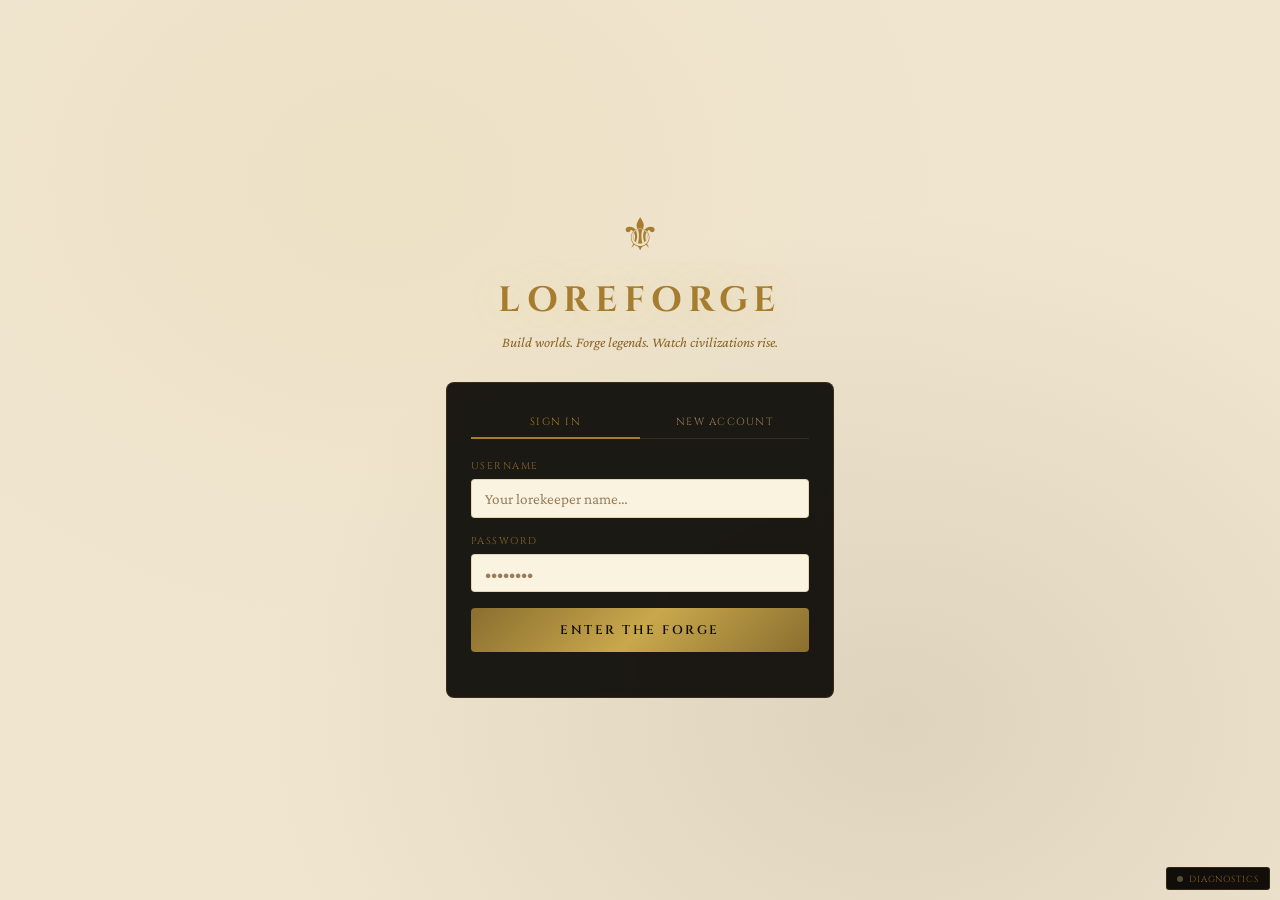
==== commit aefe67c3: "Add files via upload" ====
--- a/index.html
+++ b/index.html
@@ -313,9 +313,13 @@
             <div class="adv-choices-panel">
               <div class="adv-character-card" id="advCharacterCard"></div>
               <div class="adv-health-bar" id="advHealthBar"></div>
+              <div class="adv-pressure" id="advPressure"></div>
               <div class="adv-standing-bars" id="advStandingBars"></div>
+              <div class="adv-status-banner" id="advStatusBanner" style="display:none"></div>
               <div class="adv-choices-header">What do you do?</div>
               <div class="adv-choices" id="advChoices"></div>
+              <div class="adv-npcs" id="advNpcs"></div>
+              <div class="adv-environment" id="advEnvironment"></div>
               <div class="adv-inventory" id="advInventory"></div>
               <div class="adv-log-header">Your Journey</div>
               <div class="adv-log" id="advLog"></div>
@@ -381,7 +385,10 @@
       <h3>🔑 Anthropic API Key</h3>
       <div class="api-key-explain">
         <p>Loreforge calls Anthropic's API directly from your browser. Your key is needed to generate worlds, simulations, and adventures.</p>
-        <p class="api-key-note"><strong>Your key is private.</strong> It's stored only in your browser's localStorage. It is never sent to any server except Anthropic. Other users of this site cannot see or use it.</p>
+        <p class="api-key-note"><strong>Your key is stored only in this browser's localStorage</strong> and is sent only to api.anthropic.com — never to any other server.</p>
+        <div class="api-key-warning">
+          <strong>⚠️ Security caveat:</strong> Because the key lives in browser storage, any script running on this page can read it. Only use this on a machine you trust, avoid installing unknown browser extensions, and <strong>set a usage limit</strong> on your key in the Anthropic console. If you plan to share this app or host it publicly, route requests through a backend instead.
+        </div>
         <p class="api-key-note">Don't have one? Get a key at <span class="api-key-link">console.anthropic.com</span>.</p>
       </div>
       <div class="field">
--- a/styles.css
+++ b/styles.css
@@ -1,30 +1,72 @@
 /* ═══════════════════════════════════════════════════════════
    LOREFORGE — COMPLETE DESIGN SYSTEM
-   Dark fantasy: deep blacks, aged gold, parchment
+   Warm parchment: cream page, burgundy ink, aged-gold accents
 ═══════════════════════════════════════════════════════════ */
 :root {
-  --gold:      #c9a84c; --gold-dim:#8a6e2f; --gold-bright:#e0c060;
-  --parch:     #f5efe0; --parch-dim:#c8b89a;
-  --muted:     #a09080; --faint:#7a6848; --faintest:#4a3d28;
-  --bg:        #0d0b08; --panel:#100e0a;
-  --surf:      rgba(255,255,255,0.03);
-  --surf-h:    rgba(201,168,76,0.05);
-  --surf-a:    rgba(201,168,76,0.08);
-  --bord:      rgba(201,168,76,0.25);
-  --bord-b:    rgba(201,168,76,0.65);
-  --bord-f:    rgba(201,168,76,0.12);
-  --ok:#4a9a6a; --err:#c04040; --warn:#c9a84c; --fix:#a080e0; --heal:#e08040;
-  --nova:#5a8fc9; --nova-dim:#3a5f89;
-  --dnd:#7a50b0; --dnd-dim:#5a3090;
-  --r:4px; --rlg:8px;
-  --fd:'Cinzel',Georgia,serif; --fb:'Crimson Pro',Georgia,serif; --fm:'Courier New',monospace;
-  --t:0.2s ease;
+  /* Gold accents — slightly warmer and less neon for the light bg */
+  --gold:       #a67c2f;  /* primary accent — aged gold */
+  --gold-dim:   #8a6426;  /* secondary/label gold */
+  --gold-bright:#c49a3e;  /* highlights, hovers */
+
+  /* Text scale — shifting from parchment-on-black to burgundy-on-cream */
+  --parch:      #3d2418;  /* primary text — deep burgundy brown */
+  --parch-dim:  #5e3d28;  /* secondary text — warm brown */
+  --muted:      #7a5a40;  /* tertiary — muted walnut */
+  --faint:      #9a7c5a;  /* fainter — dusky tan */
+  --faintest:   #c4aa86;  /* very faint — pale tan */
+
+  /* Page + panel — warm cream parchment gradient family */
+  --bg:         #f0e6d0;  /* page — warm cream */
+  --panel:      #f7eed8;  /* raised panel — lighter cream */
+
+  /* Surfaces — subtle warm tints that lift off the page */
+  --surf:       rgba(93, 61, 40, 0.04);       /* faint brown wash */
+  --surf-h:     rgba(166, 124, 47, 0.06);     /* gold-tinted hover */
+  --surf-a:     rgba(166, 124, 47, 0.10);     /* gold-tinted active */
+
+  /* Borders — warm gold edges, muted for this lighter context */
+  --bord:       rgba(138, 100, 38, 0.28);
+  --bord-b:     rgba(138, 100, 38, 0.55);
+  --bord-f:     rgba(138, 100, 38, 0.14);
+
+  /* Semantic colors — retuned slightly for readability on cream */
+  --ok:   #5a8a4a;  /* muted forest green */
+  --err:  #a83020;  /* deep brick red */
+  --warn: #a67c2f;
+  --fix:  #7a55a0;  /* muted plum */
+  --heal: #c46a20;  /* warm orange */
+  --nova: #3e6aa0;  /* ink blue */
+  --nova-dim: #2a4a78;
+  --dnd:  #6a3f9a;
+  --dnd-dim: #4a2870;
+
+  --r: 4px; --rlg: 8px;
+  --fd: 'Cinzel', Georgia, serif;
+  --fb: 'Crimson Pro', Georgia, serif;
+  --fm: 'Courier New', monospace;
+  --t: 0.2s ease;
+
+  /* Soft card shadow for the lifted, book-like feel in screenshot */
+  --shadow-card: 0 1px 2px rgba(93, 61, 40, 0.06), 0 4px 12px rgba(93, 61, 40, 0.08);
+  --shadow-soft: 0 1px 3px rgba(93, 61, 40, 0.08);
 }
 *,*::before,*::after{box-sizing:border-box;margin:0;padding:0}
 html,body{height:100%;overflow:hidden}
-body{font-family:var(--fb);background:var(--bg);color:var(--parch);line-height:1.5}
-::-webkit-scrollbar{width:3px;height:3px}
-::-webkit-scrollbar-thumb{background:var(--bord);border-radius:2px}
+body{
+  font-family:var(--fb);
+  background:var(--bg);
+  color:var(--parch);
+  line-height:1.5;
+  /* Subtle parchment gradient — vertical warmth shift like the screenshot */
+  background-image:
+    radial-gradient(ellipse at top, #f5ecd6 0%, transparent 50%),
+    radial-gradient(ellipse at bottom, #ecdfc4 0%, transparent 60%);
+  background-attachment: fixed;
+}
+::-webkit-scrollbar{width:6px;height:6px}
+::-webkit-scrollbar-track{background:transparent}
+::-webkit-scrollbar-thumb{background:var(--bord);border-radius:3px}
+::-webkit-scrollbar-thumb:hover{background:var(--bord-b)}
 
 .app{display:flex;flex-direction:column;height:100vh}
 .screen{display:none;flex-direction:column;flex:1;height:100vh;overflow:hidden}
@@ -41,7 +83,7 @@
 .field input,.field textarea,.field select{width:100%;background:var(--surf);border:1px solid var(--bord);border-radius:var(--r);padding:.6rem .8rem;font-family:var(--fb);font-size:.95rem;color:var(--parch);outline:none;transition:border-color var(--t)}
 .field input:focus,.field textarea:focus,.field select:focus{border-color:var(--bord-b);box-shadow:0 0 0 2px rgba(201,168,76,.07)}
 .field textarea{resize:vertical;min-height:80px;line-height:1.55}
-.field select option{background:#1a1208}
+.field select option{background:#f7eed8;color:#3d2418}
 .field-hint{display:block;font-size:.72rem;color:var(--faint);margin-top:.3rem;font-style:italic}
 
 .btn-forge{display:block;width:100%;padding:.85rem;background:linear-gradient(135deg,#8a6e2f,#c9a84c,#8a6e2f);border:none;border-radius:var(--r);font-family:var(--fd);font-size:.78rem;font-weight:600;letter-spacing:.2em;text-transform:uppercase;color:#0d0b08;cursor:pointer;transition:opacity var(--t),transform .15s ease}
@@ -136,7 +178,7 @@
 .interview-field input,.interview-field textarea,.interview-field select{width:100%;background:rgba(255,255,255,.04);border:1px solid var(--bord);border-radius:var(--r);padding:.65rem .85rem;font-family:var(--fb);font-size:.95rem;color:var(--parch);outline:none;transition:border-color var(--t)}
 .interview-field input:focus,.interview-field textarea:focus{border-color:var(--bord-b)}
 .interview-field textarea{resize:vertical;min-height:88px;line-height:1.55}
-.interview-field select option{background:#1a1208}
+.interview.field select option{background:#f7eed8;color:#3d2418}
 .tag-select{display:flex;flex-wrap:wrap;gap:.4rem;margin-top:.35rem}
 .tag-btn{padding:.35rem .75rem;background:var(--surf);border:1px solid var(--bord-f);border-radius:20px;font-family:var(--fb);font-size:.82rem;color:var(--faint);cursor:pointer;transition:all var(--t)}
 .tag-btn:hover{border-color:var(--gold-dim);color:var(--parch);background:var(--surf-h)}
@@ -166,8 +208,8 @@
 /* ── MAIN SCREEN ──────────────────────────────── */
 #screen-main{flex-direction:row}
 
-.left-nav{width:52px;min-width:52px;background:#0a0806;border-right:1px solid var(--bord);display:flex;flex-direction:column;align-items:center;padding:.75rem 0;gap:.25rem;overflow:hidden;z-index:10}
-.nav-btn{width:36px;height:36px;border:1px solid transparent;border-radius:var(--r);background:none;cursor:pointer;display:flex;align-items:center;justify-content:center;font-size:14px;color:#5a4d38;transition:all var(--t);flex-shrink:0}
+.left-nav{width:52px;min-width:52px;background:#e6d9bc;border-right:1px solid var(--bord);display:flex;flex-direction:column;align-items:center;padding:.75rem 0;gap:.25rem;overflow:hidden;z-index:10}
+.nav-btn{width:36px;height:36px;border:1px solid transparent;border-radius:var(--r);background:none;cursor:pointer;display:flex;align-items:center;justify-content:center;font-size:14px;color:var(--muted);transition:all var(--t);flex-shrink:0}
 .nav-btn:hover{color:var(--gold-dim);border-color:var(--bord-f);background:var(--surf-h)}
 .nav-btn.active{color:var(--gold);border-color:var(--bord);background:var(--surf-a)}
 .nav-sep{width:28px;height:1px;background:var(--bord);margin:.2rem 0;flex-shrink:0}
@@ -311,7 +353,7 @@
 .btn-detail:hover{color:var(--gold);border-color:var(--gold-dim)}
 
 /* MODALS */
-.modal-overlay{display:none;position:fixed;inset:0;background:rgba(0,0,0,.78);z-index:200;align-items:center;justify-content:center;backdrop-filter:blur(2px)}
+.modal-overlay{display:none;position:fixed;inset:0;background:rgba(61,36,24,.55);z-index:200;align-items:center;justify-content:center;backdrop-filter:blur(3px)}
 .modal-overlay.open{display:flex}
 .modal{background:var(--panel);border:1px solid var(--bord);border-radius:var(--rlg);padding:1.5rem;width:90%;max-width:420px;animation:modalIn .2s ease}
 .modal-wide{max-width:640px}
@@ -330,9 +372,9 @@
 #diagToggle.state-ok .diag-dot{background:var(--ok)}
 #diagToggle.state-warn .diag-dot{background:var(--warn);animation:pulse 2s infinite}
 #diagToggle.state-err .diag-dot{background:var(--err);animation:pulse 1.2s infinite}
-#diagBar{position:fixed;bottom:0;left:0;right:0;background:#080604;border-top:1px solid var(--bord);z-index:300;transform:translateY(100%);transition:transform .3s;font-family:var(--fd)}
+#diagBar{position:fixed;bottom:0;left:0;right:0;background:#dccca8;border-top:1px solid var(--bord);z-index:300;transform:translateY(100%);transition:transform .3s;font-family:var(--fd)}
 #diagBar.open{transform:translateY(0)}
-.diag-header{display:flex;align-items:center;gap:.6rem;padding:.4rem .85rem;border-bottom:1px solid var(--bord);background:#0a0806}
+.diag-header{display:flex;align-items:center;gap:.6rem;padding:.4rem .85rem;border-bottom:1px solid var(--bord);background:#e6d9bc}
 .diag-title{font-size:.6rem;letter-spacing:.18em;text-transform:uppercase;color:var(--gold-dim);flex:1}
 .diag-phase{font-size:.55rem;letter-spacing:.12em;text-transform:uppercase;padding:.12rem .45rem;border-radius:2px}
 .phase-idle{background:rgba(90,80,60,.12);color:#6a5a3a;border:1px solid rgba(90,80,60,.2)}
@@ -1925,3 +1967,643 @@
     max-width: 180px;
   }
 }
+
+/* ═══════════════════════════════════════════════════════════
+   ADVENTURE — NPC roster & environmental resources
+   ═══════════════════════════════════════════════════════════ */
+
+/* ── NPC panel ───────────────────────────────────────────── */
+.adv-npcs {
+  padding: .45rem .85rem;
+  border-top: 1px solid var(--bord);
+  flex-shrink: 0;
+  max-height: 200px;
+  overflow-y: auto;
+}
+
+.adv-npcs:empty {
+  display: none;
+}
+
+.adv-npc-head {
+  font-family: var(--fd);
+  font-size: .56rem;
+  letter-spacing: .12em;
+  text-transform: uppercase;
+  color: var(--gold-dim);
+  margin: 0 0 .35rem;
+}
+
+.adv-npc-list {
+  display: flex;
+  flex-direction: column;
+  gap: .3rem;
+}
+
+.adv-npc-card {
+  padding: .4rem .5rem;
+  background: rgba(201, 168, 76, .05);
+  border: 1px solid var(--bord-f);
+  border-left: 2px solid var(--gold-dim);
+  border-radius: 3px;
+  cursor: pointer;
+  transition: all var(--t);
+}
+
+.adv-npc-card:hover {
+  background: rgba(201, 168, 76, .1);
+  border-left-color: var(--gold);
+  transform: translateX(2px);
+}
+
+.adv-npc-row {
+  display: flex;
+  justify-content: space-between;
+  align-items: center;
+  gap: .4rem;
+  margin-bottom: .15rem;
+}
+
+.adv-npc-name {
+  font-family: var(--fd);
+  font-size: .78rem;
+  color: var(--parch);
+  font-weight: 600;
+  letter-spacing: .02em;
+  overflow: hidden;
+  text-overflow: ellipsis;
+  white-space: nowrap;
+}
+
+.adv-npc-label {
+  font-family: var(--fb);
+  font-size: .62rem;
+  font-style: italic;
+  color: var(--gold-dim);
+  flex-shrink: 0;
+}
+
+.adv-npc-role {
+  font-family: var(--fb);
+  font-size: .68rem;
+  color: var(--parch-dim);
+  font-style: italic;
+  margin-bottom: .25rem;
+  overflow: hidden;
+  text-overflow: ellipsis;
+  white-space: nowrap;
+}
+
+.adv-npc-disp-wrap {
+  width: 100%;
+  height: 3px;
+  background: rgba(255, 255, 255, .06);
+  border-radius: 2px;
+  overflow: hidden;
+}
+
+.adv-npc-disp-bar {
+  height: 100%;
+  border-radius: 2px;
+  transition: width .4s ease, background .3s ease;
+}
+
+/* ── Environmental resources ─────────────────────────────── */
+.adv-environment {
+  padding: .45rem .85rem;
+  border-top: 1px solid var(--bord);
+  flex-shrink: 0;
+}
+
+.adv-environment:empty {
+  display: none;
+}
+
+.adv-env-head {
+  font-family: var(--fd);
+  font-size: .56rem;
+  letter-spacing: .12em;
+  text-transform: uppercase;
+  color: var(--gold-dim);
+  margin: 0 0 .35rem;
+}
+
+.adv-env-list {
+  display: flex;
+  flex-wrap: wrap;
+  gap: .3rem;
+}
+
+.adv-env-item {
+  display: inline-flex;
+  align-items: center;
+  gap: .3rem;
+  padding: .25rem .45rem;
+  background: rgba(74, 154, 170, .08);
+  border: 1px solid rgba(74, 154, 170, .25);
+  border-radius: 3px;
+  font-size: .7rem;
+  cursor: help;
+  transition: background var(--t), border-color var(--t);
+}
+
+.adv-env-item:hover {
+  background: rgba(74, 154, 170, .14);
+  border-color: rgba(74, 154, 170, .45);
+}
+
+.adv-env-icon {
+  color: #6fb0c0;
+  font-size: .75rem;
+  flex-shrink: 0;
+}
+
+.adv-env-name {
+  color: var(--parch);
+  font-family: var(--fd);
+  font-weight: 500;
+  letter-spacing: .01em;
+}
+
+.adv-env-type {
+  color: var(--parch-dim);
+  font-family: var(--fb);
+  font-size: .6rem;
+  font-style: italic;
+  opacity: .7;
+}
+
+/* ── Choice tags (NPC target, scavenge) ──────────────────── */
+.adv-choice-meta {
+  display: flex;
+  gap: .3rem;
+  margin-top: .2rem;
+  flex-wrap: wrap;
+}
+
+.adv-choice-meta:empty {
+  display: none;
+}
+
+.adv-choice-tag {
+  display: inline-flex;
+  align-items: center;
+  gap: .2rem;
+  padding: .12rem .35rem;
+  border-radius: 2px;
+  font-family: var(--fd);
+  font-size: .58rem;
+  letter-spacing: .05em;
+  font-weight: 600;
+  text-transform: uppercase;
+}
+
+.adv-choice-tag-npc {
+  background: rgba(201, 168, 76, .15);
+  color: var(--gold);
+  border: 1px solid rgba(201, 168, 76, .35);
+}
+
+.adv-choice-tag-scav {
+  background: rgba(74, 154, 170, .15);
+  color: #6fb0c0;
+  border: 1px solid rgba(74, 154, 170, .35);
+}
+
+/* ── Unified legend (SVG hover polish) ───────────────────── */
+.lf-legend { cursor: default; }
+.lf-legend text { user-select: none; }
+.lf-legend rect:first-of-type + rect { cursor: pointer; }
+
+/* ═══════════════════════════════════════════════════════════
+   WARM PARCHMENT THEME — polish & blending
+   Lifts panels off the page with soft shadows, gentle rounded
+   edges. Everything below refines the light-theme feel without
+   touching layout.
+   ═══════════════════════════════════════════════════════════ */
+
+/* Subtle panel lift — like the screenshot's elevated cards */
+.content-panel {
+  background: var(--panel);
+  box-shadow: var(--shadow-soft);
+}
+
+.adv-narrative-panel,
+.adv-choices-panel {
+  background: var(--panel);
+}
+
+/* Character card — give it that white-cream elevated feel */
+.adv-character-card {
+  background: #faf3e0;
+  border: 1px solid rgba(166, 124, 47, 0.18);
+  border-radius: var(--rlg);
+  margin: .65rem .65rem .4rem;
+  padding: .85rem .95rem;
+  box-shadow: var(--shadow-card);
+}
+
+.adv-char-name {
+  color: var(--parch);
+  font-size: 1rem;
+  letter-spacing: .08em;
+  text-transform: uppercase;
+}
+
+/* Narrative text area — even lighter, like a book page */
+.adv-narrative {
+  background: #fbf5e2;
+  margin: .65rem;
+  border-radius: var(--rlg);
+  border: 1px solid rgba(166, 124, 47, 0.15);
+  box-shadow: var(--shadow-card);
+  padding: 1.5rem 1.75rem;
+}
+
+.adv-narrative p {
+  color: var(--parch);
+}
+
+/* Choice buttons — soft pill shape like the screenshot's suggestion chips */
+.adv-choice-btn {
+  background: #faf3e0;
+  border: 1px solid rgba(166, 124, 47, 0.22);
+  border-radius: var(--rlg);
+  color: var(--parch);
+  box-shadow: var(--shadow-soft);
+  transition: all var(--t);
+}
+.adv-choice-btn:hover {
+  background: #fff8e4;
+  border-color: var(--gold-dim);
+  transform: translateY(-1px);
+  box-shadow: 0 2px 6px rgba(93, 61, 40, 0.12);
+}
+.adv-choice-btn.selected {
+  background: rgba(166, 124, 47, 0.14);
+  border-color: var(--gold);
+}
+.adv-choice-hint {
+  color: var(--muted);
+}
+
+/* Inventory / NPC / environment cards — match the warm parchment */
+.adv-inv-item,
+.adv-npc-card {
+  background: #faf3e0;
+  border: 1px solid rgba(166, 124, 47, 0.18);
+  border-left: 2px solid var(--gold-dim);
+}
+.adv-inv-item:hover,
+.adv-npc-card:hover {
+  background: #fff5d8;
+  border-left-color: var(--gold);
+}
+.adv-inv-name,
+.adv-npc-name {
+  color: var(--parch);
+}
+
+.adv-env-item {
+  background: rgba(62, 106, 160, 0.07);
+  border: 1px solid rgba(62, 106, 160, 0.22);
+}
+.adv-env-item:hover {
+  background: rgba(62, 106, 160, 0.13);
+  border-color: rgba(62, 106, 160, 0.4);
+}
+.adv-env-icon { color: #3e6aa0; }
+.adv-env-name { color: var(--parch); }
+
+.adv-choice-tag-scav {
+  background: rgba(62, 106, 160, 0.12);
+  color: #3e6aa0;
+  border: 1px solid rgba(62, 106, 160, 0.3);
+}
+
+/* Lore/content panel items — subtle cream card feel */
+.lore-item {
+  border-radius: var(--r);
+  margin: .15rem .35rem;
+}
+.lore-item:hover {
+  background: rgba(166, 124, 47, 0.08);
+}
+.lore-item.selected {
+  background: rgba(166, 124, 47, 0.14);
+  box-shadow: inset 3px 0 0 var(--gold);
+  border-left-color: transparent;
+}
+.lore-item-name { color: var(--parch); }
+
+/* Inputs — cream-on-cream, clean pill style */
+.field input,
+.field textarea,
+.field select {
+  background: #faf3e0;
+  border: 1px solid rgba(166, 124, 47, 0.25);
+  color: var(--parch);
+}
+.field input:focus,
+.field textarea:focus,
+.field select:focus {
+  border-color: var(--gold);
+  box-shadow: 0 0 0 2px rgba(166, 124, 47, 0.12);
+  background: #fff8e4;
+}
+.field input::placeholder,
+.field textarea::placeholder { color: var(--faint); }
+
+/* Modals — white-cream cards with a soft drop shadow */
+.modal-card,
+.modal-content {
+  background: var(--panel);
+  box-shadow: 0 12px 36px rgba(61, 36, 24, 0.25), 0 2px 6px rgba(61, 36, 24, 0.12);
+}
+
+/* Small buttons — slightly more contrast on cream */
+.btn-sm {
+  background: #faf3e0;
+  border: 1px solid rgba(166, 124, 47, 0.28);
+  color: var(--gold-dim);
+}
+.btn-sm:hover {
+  background: #fff5d8;
+  color: var(--gold);
+  border-color: var(--gold-dim);
+}
+
+/* Secondary buttons — outlined on cream */
+.btn-secondary {
+  background: transparent;
+  color: var(--gold-dim);
+}
+.btn-secondary:hover {
+  background: rgba(166, 124, 47, 0.08);
+  color: var(--gold);
+}
+
+/* Cancel buttons — ensure readable on cream */
+.btn-cancel {
+  color: var(--muted);
+  border-color: rgba(166, 124, 47, 0.28);
+}
+.btn-cancel:hover {
+  color: var(--parch-dim);
+  border-color: var(--gold-dim);
+}
+
+/* Header bars — slightly darker tea-stained tint for separation */
+.adv-game-header,
+.nova-header,
+.dnd-header,
+.oracle-header,
+.map-toolbar,
+.nova-intervene,
+.interview-nav {
+  background: rgba(138, 100, 38, 0.08);
+  border-color: rgba(138, 100, 38, 0.22);
+}
+
+/* Top app bar / logo row — warm parchment strip */
+.app-header,
+.hub-header {
+  background: var(--panel);
+  box-shadow: var(--shadow-soft);
+}
+
+/* Nav button active — gold-tinted cream pocket */
+.nav-btn:hover {
+  background: rgba(166, 124, 47, 0.12);
+  color: var(--gold);
+  border-color: var(--bord-f);
+}
+.nav-btn.active {
+  background: rgba(166, 124, 47, 0.18);
+  color: var(--gold);
+  border-color: var(--bord);
+}
+
+/* Scroll-style journey log entries */
+.adv-log-entry {
+  background: rgba(250, 243, 224, 0.6);
+  border-left: 2px solid rgba(166, 124, 47, 0.3);
+}
+
+/* Toast — warm amber on cream */
+.toast {
+  background: #faf3e0;
+  color: var(--parch);
+  border: 1px solid var(--gold-dim);
+  box-shadow: 0 4px 12px rgba(61, 36, 24, 0.18);
+}
+
+/* Scene narrator label — like the screenshot */
+.adv-narrative::before {
+  content: 'NARRATOR';
+  display: block;
+  font-family: var(--fd);
+  font-size: .6rem;
+  letter-spacing: .25em;
+  color: var(--gold-dim);
+  margin-bottom: .85rem;
+  font-weight: 600;
+}
+
+/* Selection highlight — warm gold */
+::selection {
+  background: rgba(166, 124, 47, 0.28);
+  color: var(--parch);
+}
+
+/* API key security warning — prominent but not alarming */
+.api-key-warning {
+  margin: .75rem 0;
+  padding: .75rem .9rem;
+  background: rgba(196, 106, 32, 0.08);
+  border-left: 3px solid var(--heal);
+  border-radius: 3px;
+  font-size: .8rem;
+  line-height: 1.5;
+  color: var(--parch);
+}
+.api-key-warning strong {
+  color: var(--heal);
+}
+
+/* ═══════════════════════════════════════════════════════════
+   FAILURE STATES — pressure meters, risk telegraphs, banners
+   ═══════════════════════════════════════════════════════════ */
+
+/* ── Pressure meter rows (Exhaustion / Suspicion) ────────── */
+.adv-pressure {
+  padding: .35rem .85rem .5rem;
+  border-bottom: 1px solid var(--bord);
+  flex-shrink: 0;
+}
+.adv-pressure:empty { display: none; }
+
+.adv-pressure-row {
+  display: grid;
+  grid-template-columns: 70px 1fr 70px;
+  align-items: center;
+  gap: .5rem;
+  margin: .2rem 0;
+}
+
+.adv-pressure-label {
+  font-family: var(--fd);
+  font-size: .58rem;
+  letter-spacing: .12em;
+  text-transform: uppercase;
+  color: var(--gold-dim);
+}
+
+.adv-pressure-track {
+  height: 4px;
+  background: rgba(138, 100, 38, .1);
+  border-radius: 2px;
+  overflow: hidden;
+}
+
+.adv-pressure-fill {
+  height: 100%;
+  border-radius: 2px;
+  transition: width .4s ease, background .3s ease;
+}
+
+.adv-pressure-value {
+  font-family: var(--fb);
+  font-size: .68rem;
+  font-style: italic;
+  text-align: right;
+  font-weight: 500;
+}
+
+/* ── Risk-level telegraphs on choice buttons ─────────────── */
+.adv-choice-risk {
+  display: inline-block;
+  width: 1.2em;
+  text-align: center;
+  font-weight: 700;
+  margin-right: .2rem;
+}
+.adv-choice-risk-low      { color: var(--gold-dim); }
+.adv-choice-risk-moderate { color: var(--warn); }
+.adv-choice-risk-high     { color: var(--heal); }
+.adv-choice-risk-deadly   { color: var(--err); }
+
+/* Subtle left-edge tint on the button by risk */
+.adv-choice-btn.adv-choice-risk-moderate { border-left: 3px solid var(--warn); }
+.adv-choice-btn.adv-choice-risk-high     { border-left: 3px solid var(--heal); }
+.adv-choice-btn.adv-choice-risk-deadly   { border-left: 3px solid var(--err); }
+
+/* ── Capture / escape choice tags ────────────────────────── */
+.adv-choice-tag-capture {
+  background: rgba(168, 48, 32, .12);
+  color: var(--err);
+  border: 1px solid rgba(168, 48, 32, .35);
+}
+.adv-choice-tag-escape {
+  background: rgba(196, 106, 32, .14);
+  color: var(--heal);
+  border: 1px solid rgba(196, 106, 32, .4);
+}
+
+/* ── Scavenge risk variants on the choice tag ────────────── */
+.adv-choice-tag.adv-scav-watched {
+  background: rgba(166, 124, 47, .14);
+  color: var(--gold);
+  border-color: rgba(166, 124, 47, .35);
+}
+.adv-choice-tag.adv-scav-guarded {
+  background: rgba(196, 106, 32, .14);
+  color: var(--heal);
+  border-color: rgba(196, 106, 32, .4);
+}
+.adv-choice-tag.adv-scav-cursed {
+  background: rgba(168, 48, 32, .12);
+  color: var(--err);
+  border-color: rgba(168, 48, 32, .4);
+}
+
+/* ── Risk badges on environment resource cards ───────────── */
+.adv-env-item.adv-env-risk-watched { border-color: rgba(166, 124, 47, .4); }
+.adv-env-item.adv-env-risk-guarded { border-color: rgba(196, 106, 32, .5); }
+.adv-env-item.adv-env-risk-cursed  { border-color: rgba(168, 48, 32, .5); }
+
+.adv-env-risk-badge {
+  margin-left: auto;
+  font-family: var(--fd);
+  font-size: .54rem;
+  letter-spacing: .08em;
+  text-transform: uppercase;
+  font-weight: 600;
+  padding: .08rem .3rem;
+  border-radius: 2px;
+}
+.adv-env-risk-watched .adv-env-risk-badge {
+  background: rgba(166, 124, 47, .15); color: var(--gold);
+}
+.adv-env-risk-guarded .adv-env-risk-badge {
+  background: rgba(196, 106, 32, .15); color: var(--heal);
+}
+.adv-env-risk-cursed .adv-env-risk-badge {
+  background: rgba(168, 48, 32, .15); color: var(--err);
+}
+
+/* ── Status banner (CAPTURED / DISGRACED / EXHAUSTED) ────── */
+.adv-status-banner {
+  display: flex;
+  align-items: flex-start;
+  gap: .6rem;
+  margin: .5rem .85rem;
+  padding: .65rem .85rem;
+  border-radius: var(--r);
+  border-left: 3px solid;
+  font-family: var(--fb);
+  font-size: .82rem;
+  line-height: 1.4;
+}
+
+.adv-status-icon {
+  font-size: 1.25rem;
+  flex-shrink: 0;
+  line-height: 1;
+}
+
+.adv-status-text {
+  display: flex;
+  flex-direction: column;
+  gap: .15rem;
+  flex: 1;
+  min-width: 0;
+}
+
+.adv-status-text strong {
+  font-family: var(--fd);
+  font-size: .7rem;
+  letter-spacing: .15em;
+}
+
+.adv-status-detail {
+  font-size: .8rem;
+  color: var(--parch-dim);
+  font-style: italic;
+}
+
+.adv-status-captured {
+  background: rgba(168, 48, 32, .08);
+  border-left-color: var(--err);
+  color: var(--err);
+}
+.adv-status-disgraced {
+  background: rgba(122, 85, 160, .1);
+  border-left-color: var(--fix);
+  color: var(--fix);
+}
+.adv-status-exhausted {
+  background: rgba(166, 124, 47, .1);
+  border-left-color: var(--gold-dim);
+  color: var(--gold-dim);
+}
